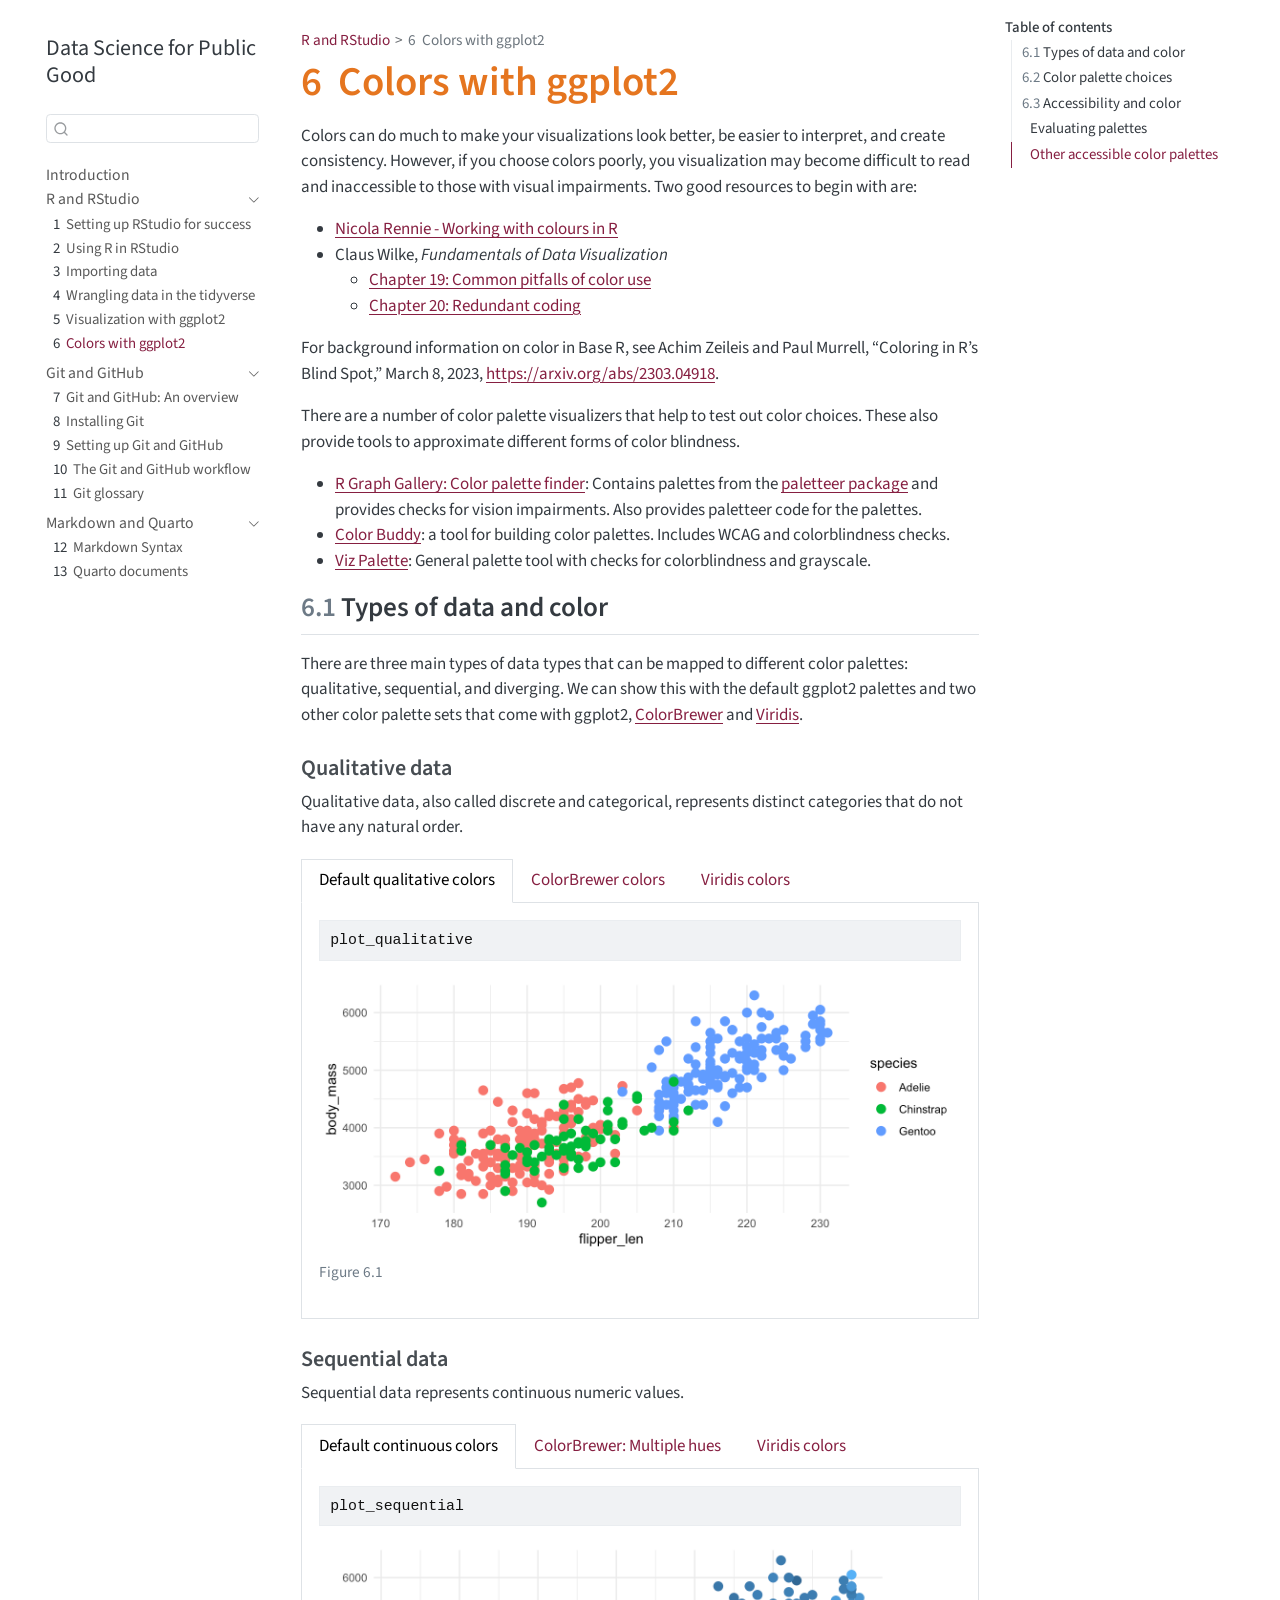
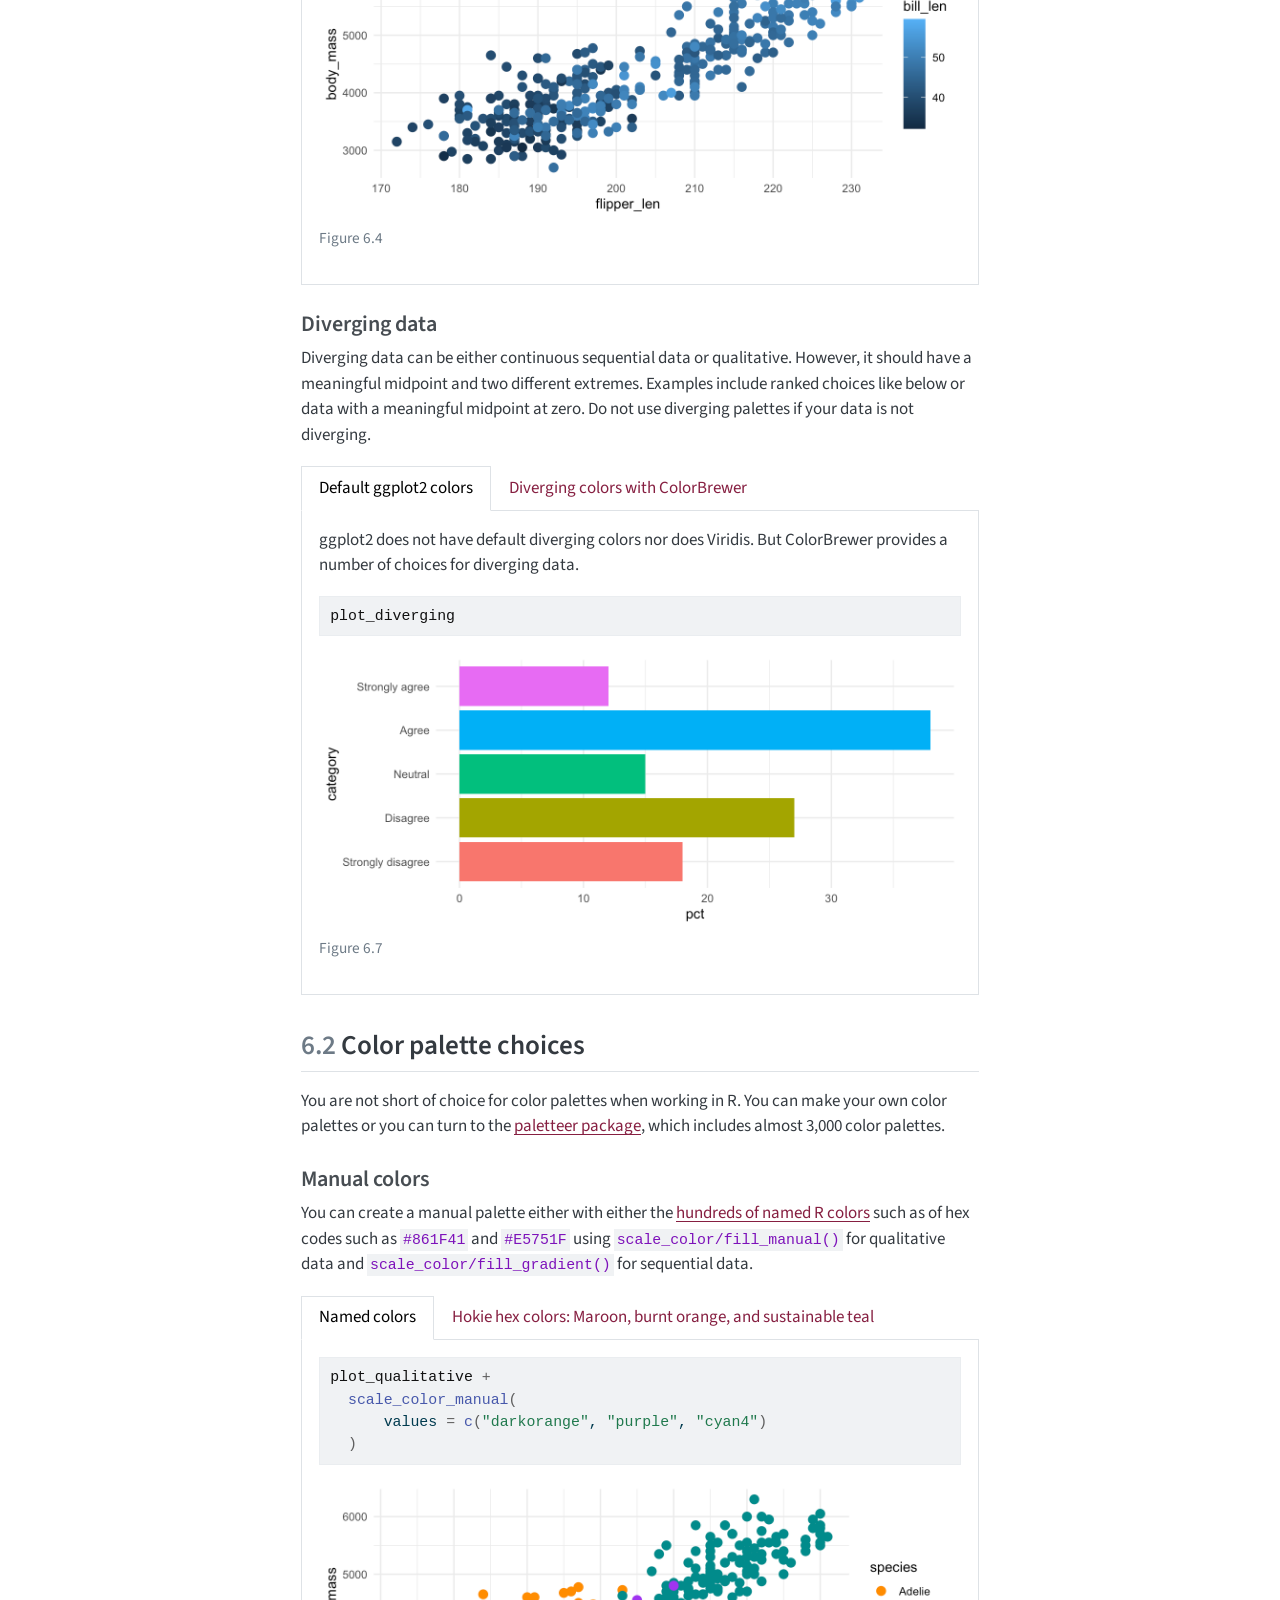
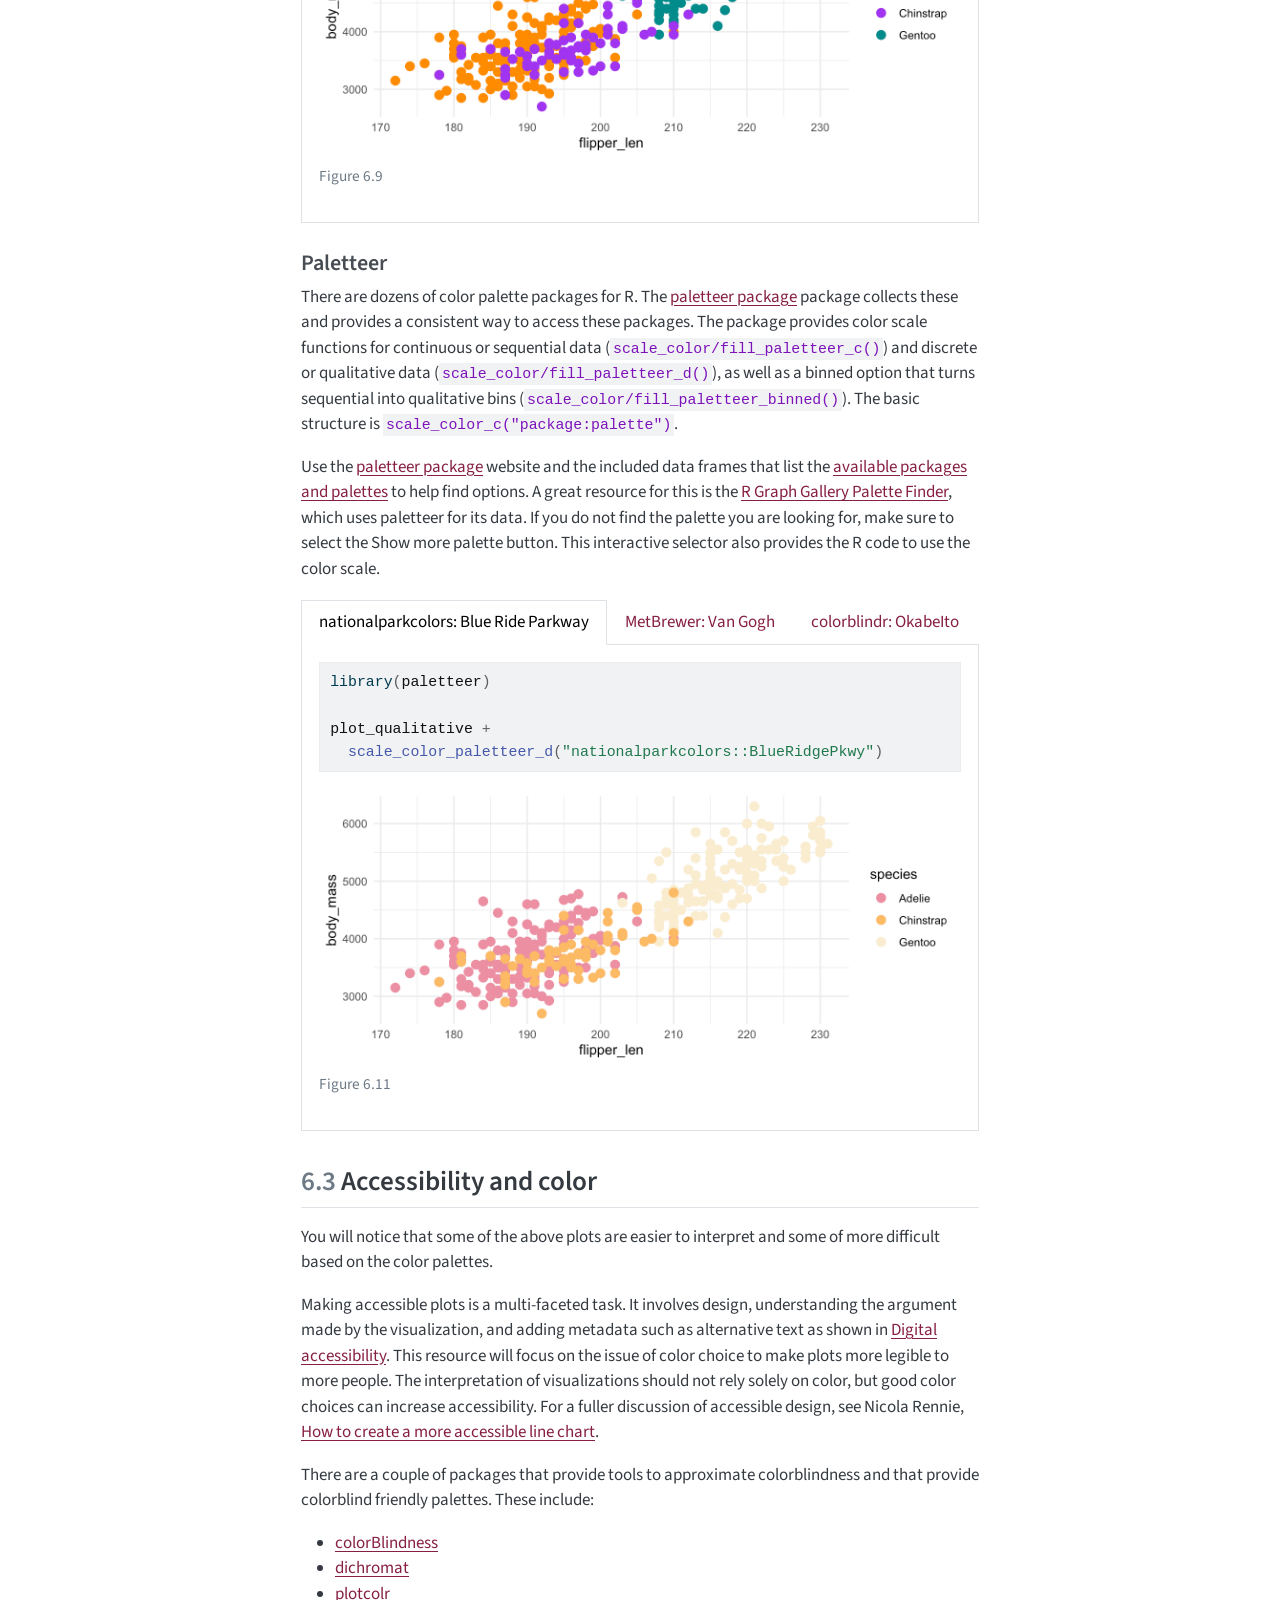
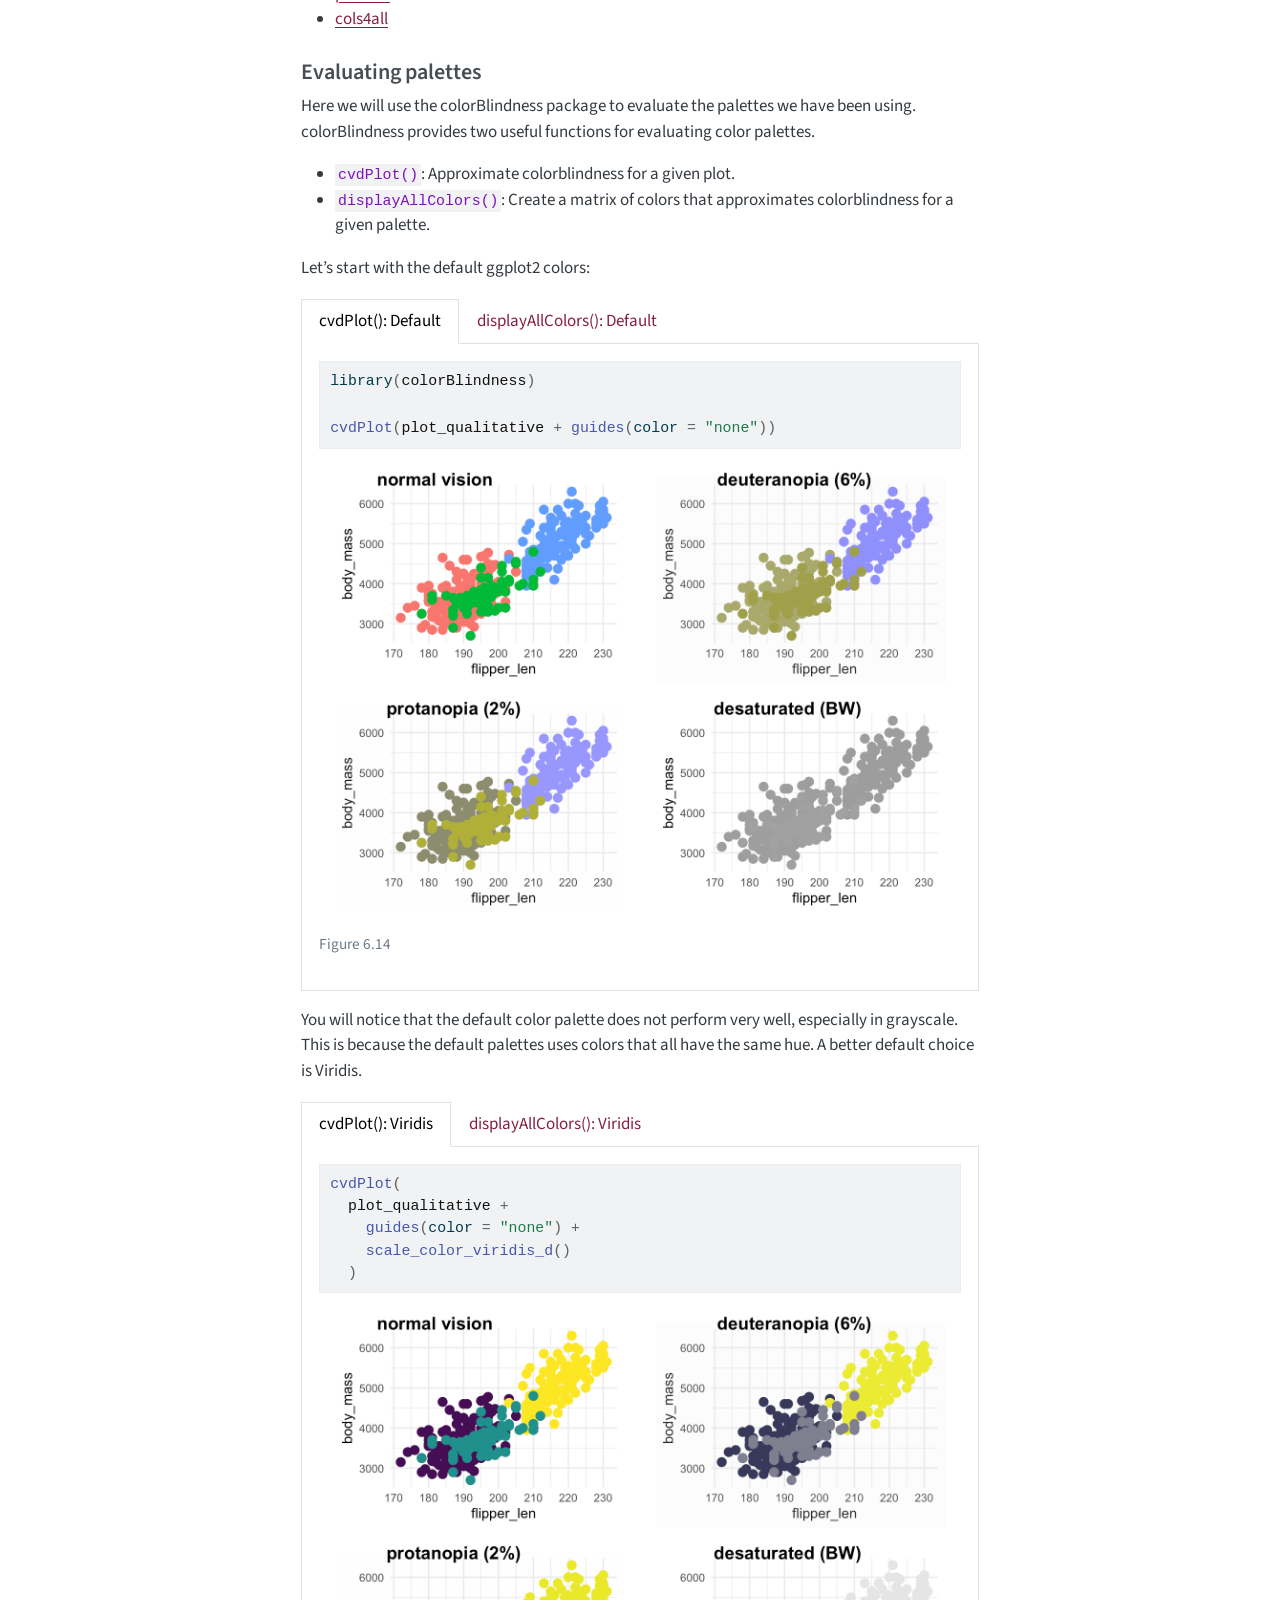
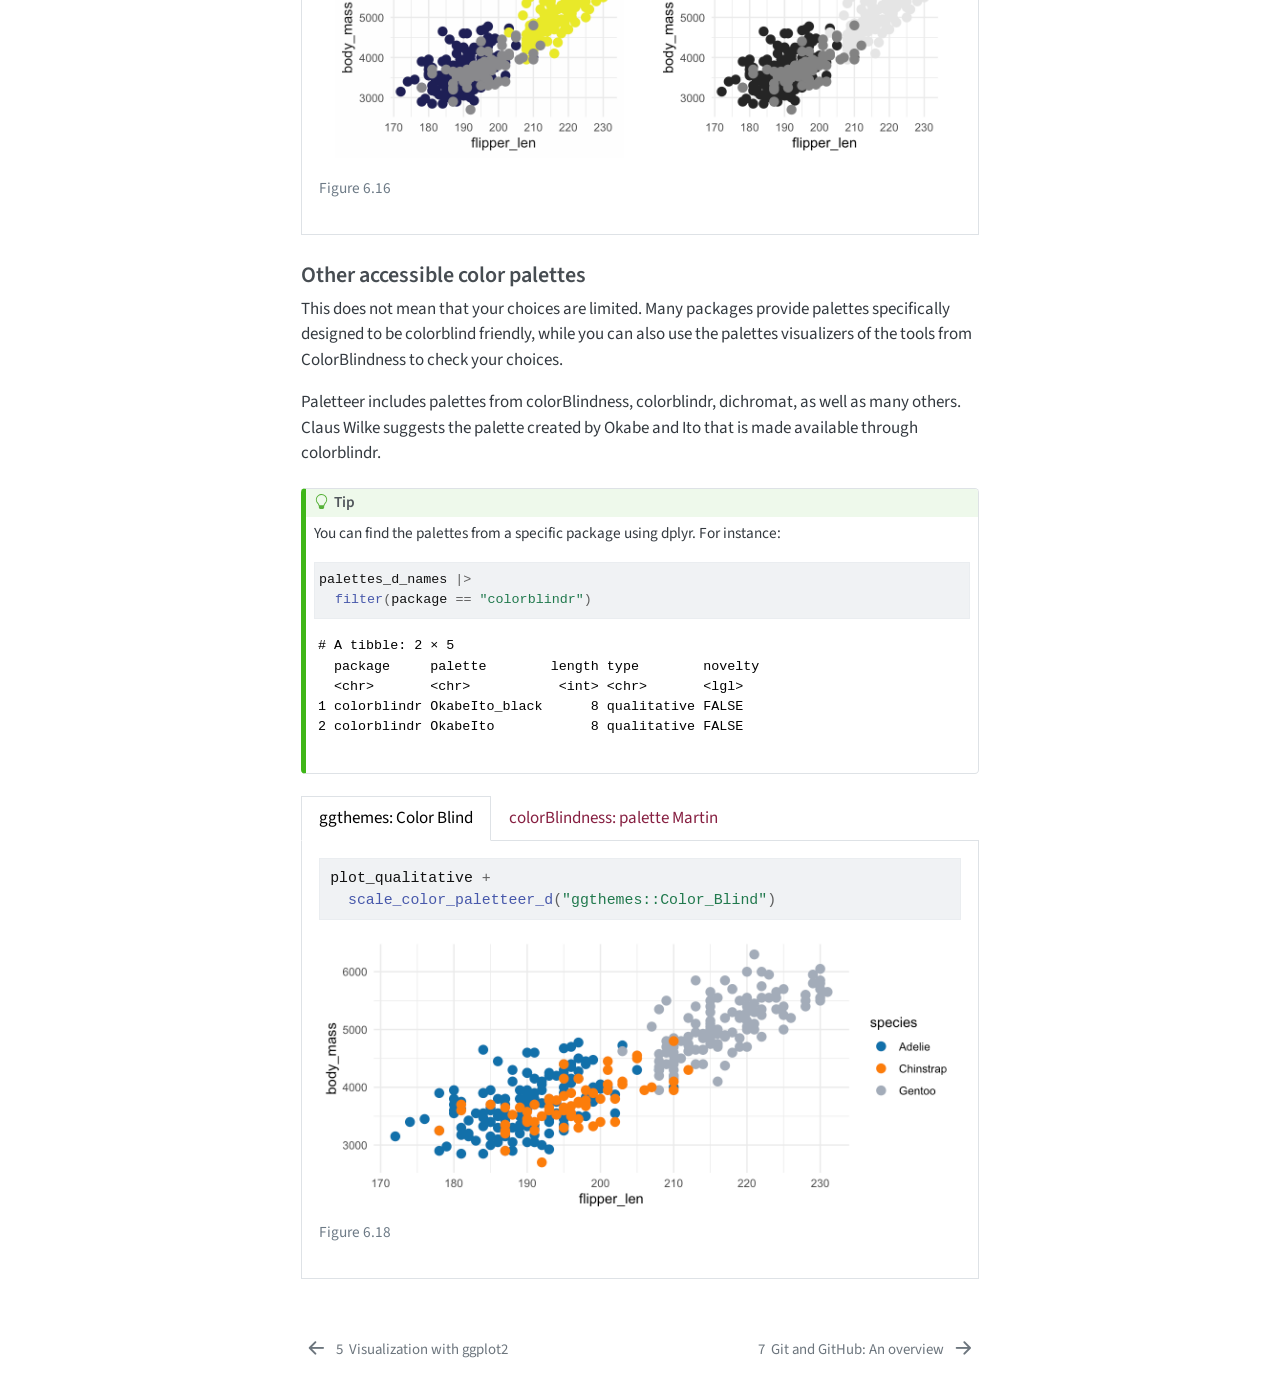
==== ggplot2-color.html @ 00b3b369 "Built site for gh-pages" ====
<!DOCTYPE html>
<html xmlns="http://www.w3.org/1999/xhtml" lang="en" xml:lang="en"><head>
<meta http-equiv="Content-Type" content="text/html; charset=UTF-8">
<meta charset="utf-8">
<meta name="generator" content="quarto-1.9.36">
<meta name="viewport" content="width=device-width, initial-scale=1.0, user-scalable=yes">
<title>6&nbsp; Colors with ggplot2 – Data Science for Public Good</title>
<style>
/* Default styles provided by pandoc.
** See https://pandoc.org/MANUAL.html#variables-for-html for config info.
*/
code{white-space: pre-wrap;}
span.smallcaps{font-variant: small-caps;}
div.columns{display: flex; gap: min(4vw, 1.5em);}
div.column{flex: auto; overflow-x: auto;}
div.hanging-indent{margin-left: 1.5em; text-indent: -1.5em;}
ul.task-list{list-style: none;}
ul.task-list li input[type="checkbox"] {
  width: 0.8em;
  margin: 0 0.8em 0.2em -1em; /* quarto-specific, see https://github.com/quarto-dev/quarto-cli/issues/4556 */ 
  vertical-align: middle;
}
/* CSS for syntax highlighting */
html { -webkit-text-size-adjust: 100%; }
pre > code.sourceCode { white-space: pre; position: relative; }
pre > code.sourceCode > span { display: inline-block; line-height: 1.25; }
pre > code.sourceCode > span:empty { height: 1.2em; }
.sourceCode { overflow: visible; }
code.sourceCode > span { color: inherit; text-decoration: inherit; }
div.sourceCode { margin: 1em 0; }
pre.sourceCode { margin: 0; }
@media screen {
div.sourceCode { overflow: auto; }
}
@media print {
pre > code.sourceCode { white-space: pre-wrap; }
pre > code.sourceCode > span { text-indent: -5em; padding-left: 5em; }
}
pre.numberSource code
  { counter-reset: source-line 0; }
pre.numberSource code > span
  { position: relative; left: -4em; counter-increment: source-line; }
pre.numberSource code > span > a:first-child::before
  { content: counter(source-line);
    position: relative; left: -1em; text-align: right; vertical-align: baseline;
    border: none; display: inline-block;
    -webkit-touch-callout: none; -webkit-user-select: none;
    -khtml-user-select: none; -moz-user-select: none;
    -ms-user-select: none; user-select: none;
    padding: 0 4px; width: 4em;
  }
pre.numberSource { margin-left: 3em;  padding-left: 4px; }
div.sourceCode
  {   }
@media screen {
pre > code.sourceCode > span > a:first-child::before { text-decoration: underline; }
}
</style>

<script src="site_libs/quarto-nav/quarto-nav.js"></script>
<script src="site_libs/quarto-nav/headroom.min.js"></script>
<script src="site_libs/clipboard/clipboard.min.js"></script>
<script src="site_libs/quarto-search/autocomplete.umd.js"></script>
<script src="site_libs/quarto-search/fuse.min.js"></script>
<script src="site_libs/quarto-search/quarto-search.js"></script>
<meta name="quarto:offset" content="./">
<link href="./git-overview.html" rel="next">
<link href="./ggplot2.html" rel="prev">
<script src="site_libs/quarto-html/quarto.js" type="module"></script>
<script src="site_libs/quarto-html/tabsets/tabsets.js" type="module"></script>
<script src="site_libs/quarto-html/popper.min.js"></script>
<script src="site_libs/quarto-html/tippy.umd.min.js"></script>
<script src="site_libs/quarto-html/anchor.min.js"></script>
<link href="site_libs/quarto-html/tippy.css" rel="stylesheet">
<link href="site_libs/quarto-html/quarto-syntax-highlighting-845c23b38eaddc0f92fda52bfe77a8c8.css" rel="stylesheet" id="quarto-text-highlighting-styles">
<script src="site_libs/bootstrap/bootstrap.min.js"></script>
<link href="site_libs/bootstrap/bootstrap-icons.css" rel="stylesheet">
<link href="site_libs/bootstrap/bootstrap-7bffad5ec597a6be8e2440dc65fe4f2c.min.css" rel="stylesheet" append-hash="true" id="quarto-bootstrap" data-mode="light"><script id="quarto-search-options" type="application/json">{
  "location": "sidebar",
  "copy-button": false,
  "collapse-after": 3,
  "panel-placement": "start",
  "type": "textbox",
  "limit": 50,
  "keyboard-shortcut": [
    "f",
    "/",
    "s"
  ],
  "show-item-context": false,
  "language": {
    "search-no-results-text": "No results",
    "search-matching-documents-text": "matching documents",
    "search-copy-link-title": "Copy link to search",
    "search-hide-matches-text": "Hide additional matches",
    "search-more-match-text": "more match in this document",
    "search-more-matches-text": "more matches in this document",
    "search-clear-button-title": "Clear",
    "search-text-placeholder": "",
    "search-detached-cancel-button-title": "Cancel",
    "search-submit-button-title": "Submit",
    "search-label": "Search"
  }
}</script>
</head>
<body class="nav-sidebar floating quarto-light">

<div id="quarto-search-results"></div>
  <header id="quarto-header" class="headroom fixed-top"><nav class="quarto-secondary-nav"><div class="container-fluid d-flex">
      <button type="button" class="quarto-btn-toggle btn" data-bs-toggle="collapse" role="button" data-bs-target=".quarto-sidebar-collapse-item" aria-controls="quarto-sidebar" aria-expanded="false" aria-label="Toggle sidebar navigation" onclick="if (window.quartoToggleHeadroom) { window.quartoToggleHeadroom(); }">
        <i class="bi bi-layout-text-sidebar-reverse"></i>
      </button>
        <nav class="quarto-page-breadcrumbs" aria-label="breadcrumb"><ol class="breadcrumb"><li class="breadcrumb-item"><a href="./rstudio-setup.html">R and RStudio</a></li><li class="breadcrumb-item"><a href="./ggplot2-color.html"><span class="chapter-number">6</span>&nbsp; <span class="chapter-title">Colors with ggplot2</span></a></li></ol></nav>
        <a class="flex-grow-1" role="navigation" data-bs-toggle="collapse" data-bs-target=".quarto-sidebar-collapse-item" aria-controls="quarto-sidebar" aria-expanded="false" aria-label="Toggle sidebar navigation" onclick="if (window.quartoToggleHeadroom) { window.quartoToggleHeadroom(); }">      
        </a>
      <button type="button" class="btn quarto-search-button" aria-label="Search" onclick="window.quartoOpenSearch();">
        <i class="bi bi-search"></i>
      </button>
    </div>
  </nav></header><!-- content --><div id="quarto-content" class="quarto-container page-columns page-rows-contents page-layout-article">
<!-- sidebar -->
  <nav id="quarto-sidebar" class="sidebar collapse collapse-horizontal quarto-sidebar-collapse-item sidebar-navigation floating overflow-auto"><div class="pt-lg-2 mt-2 text-left sidebar-header">
    <div class="sidebar-title mb-0 py-0">
      <a href="./">Data Science for Public Good</a> 
    </div>
      </div>
        <div class="mt-2 flex-shrink-0 align-items-center">
        <div class="sidebar-search">
        <div id="quarto-search" class="" title="Search"></div>
        </div>
        </div>
    <div class="sidebar-menu-container"> 
    <ul class="list-unstyled mt-1">
<li class="sidebar-item">
  <div class="sidebar-item-container"> 
  <a href="./index.html" class="sidebar-item-text sidebar-link">
 <span class="menu-text">Introduction</span></a>
  </div>
</li>
        <li class="sidebar-item sidebar-item-section">
      <div class="sidebar-item-container"> 
            <a class="sidebar-item-text sidebar-link text-start" data-bs-toggle="collapse" data-bs-target="#quarto-sidebar-section-1" role="navigation" aria-expanded="true">
 <span class="menu-text">R and RStudio</span></a>
          <a class="sidebar-item-toggle text-start" data-bs-toggle="collapse" data-bs-target="#quarto-sidebar-section-1" role="navigation" aria-expanded="true" aria-label="Toggle section">
            <i class="bi bi-chevron-right ms-2"></i>
          </a> 
      </div>
      <ul id="quarto-sidebar-section-1" class="collapse list-unstyled sidebar-section depth1 show">
<li class="sidebar-item">
  <div class="sidebar-item-container"> 
  <a href="./rstudio-setup.html" class="sidebar-item-text sidebar-link">
 <span class="menu-text"><span class="chapter-number">1</span>&nbsp; <span class="chapter-title">Setting up RStudio for success</span></span></a>
  </div>
</li>
          <li class="sidebar-item">
  <div class="sidebar-item-container"> 
  <a href="./rstudio-guide.html" class="sidebar-item-text sidebar-link">
 <span class="menu-text"><span class="chapter-number">2</span>&nbsp; <span class="chapter-title">Using R in RStudio</span></span></a>
  </div>
</li>
          <li class="sidebar-item">
  <div class="sidebar-item-container"> 
  <a href="./importing.html" class="sidebar-item-text sidebar-link">
 <span class="menu-text"><span class="chapter-number">3</span>&nbsp; <span class="chapter-title">Importing data</span></span></a>
  </div>
</li>
          <li class="sidebar-item">
  <div class="sidebar-item-container"> 
  <a href="./wrangling.html" class="sidebar-item-text sidebar-link">
 <span class="menu-text"><span class="chapter-number">4</span>&nbsp; <span class="chapter-title">Wrangling data in the tidyverse</span></span></a>
  </div>
</li>
          <li class="sidebar-item">
  <div class="sidebar-item-container"> 
  <a href="./ggplot2.html" class="sidebar-item-text sidebar-link">
 <span class="menu-text"><span class="chapter-number">5</span>&nbsp; <span class="chapter-title">Visualization with ggplot2</span></span></a>
  </div>
</li>
          <li class="sidebar-item">
  <div class="sidebar-item-container"> 
  <a href="./ggplot2-color.html" class="sidebar-item-text sidebar-link active">
 <span class="menu-text"><span class="chapter-number">6</span>&nbsp; <span class="chapter-title">Colors with ggplot2</span></span></a>
  </div>
</li>
      </ul>
</li>
        <li class="sidebar-item sidebar-item-section">
      <div class="sidebar-item-container"> 
            <a class="sidebar-item-text sidebar-link text-start" data-bs-toggle="collapse" data-bs-target="#quarto-sidebar-section-2" role="navigation" aria-expanded="true">
 <span class="menu-text">Git and GitHub</span></a>
          <a class="sidebar-item-toggle text-start" data-bs-toggle="collapse" data-bs-target="#quarto-sidebar-section-2" role="navigation" aria-expanded="true" aria-label="Toggle section">
            <i class="bi bi-chevron-right ms-2"></i>
          </a> 
      </div>
      <ul id="quarto-sidebar-section-2" class="collapse list-unstyled sidebar-section depth1 show">
<li class="sidebar-item">
  <div class="sidebar-item-container"> 
  <a href="./git-overview.html" class="sidebar-item-text sidebar-link">
 <span class="menu-text"><span class="chapter-number">7</span>&nbsp; <span class="chapter-title">Git and GitHub: An overview</span></span></a>
  </div>
</li>
          <li class="sidebar-item">
  <div class="sidebar-item-container"> 
  <a href="./git-install.html" class="sidebar-item-text sidebar-link">
 <span class="menu-text"><span class="chapter-number">8</span>&nbsp; <span class="chapter-title">Installing Git</span></span></a>
  </div>
</li>
          <li class="sidebar-item">
  <div class="sidebar-item-container"> 
  <a href="./git-setup.html" class="sidebar-item-text sidebar-link">
 <span class="menu-text"><span class="chapter-number">9</span>&nbsp; <span class="chapter-title">Setting up Git and GitHub</span></span></a>
  </div>
</li>
          <li class="sidebar-item">
  <div class="sidebar-item-container"> 
  <a href="./git-workflow.html" class="sidebar-item-text sidebar-link">
 <span class="menu-text"><span class="chapter-number">10</span>&nbsp; <span class="chapter-title">The Git and GitHub workflow</span></span></a>
  </div>
</li>
          <li class="sidebar-item">
  <div class="sidebar-item-container"> 
  <a href="./git-glossary.html" class="sidebar-item-text sidebar-link">
 <span class="menu-text"><span class="chapter-number">11</span>&nbsp; <span class="chapter-title">Git glossary</span></span></a>
  </div>
</li>
      </ul>
</li>
        <li class="sidebar-item sidebar-item-section">
      <div class="sidebar-item-container"> 
            <a class="sidebar-item-text sidebar-link text-start" data-bs-toggle="collapse" data-bs-target="#quarto-sidebar-section-3" role="navigation" aria-expanded="true">
 <span class="menu-text">Markdown and Quarto</span></a>
          <a class="sidebar-item-toggle text-start" data-bs-toggle="collapse" data-bs-target="#quarto-sidebar-section-3" role="navigation" aria-expanded="true" aria-label="Toggle section">
            <i class="bi bi-chevron-right ms-2"></i>
          </a> 
      </div>
      <ul id="quarto-sidebar-section-3" class="collapse list-unstyled sidebar-section depth1 show">
<li class="sidebar-item">
  <div class="sidebar-item-container"> 
  <a href="./markdown-syntax.html" class="sidebar-item-text sidebar-link">
 <span class="menu-text"><span class="chapter-number">12</span>&nbsp; <span class="chapter-title">Markdown Syntax</span></span></a>
  </div>
</li>
          <li class="sidebar-item">
  <div class="sidebar-item-container"> 
  <a href="./quarto-docs.html" class="sidebar-item-text sidebar-link">
 <span class="menu-text"><span class="chapter-number">13</span>&nbsp; <span class="chapter-title">Quarto documents</span></span></a>
  </div>
</li>
      </ul>
</li>
    </ul>
</div>
</nav><div id="quarto-sidebar-glass" class="quarto-sidebar-collapse-item" data-bs-toggle="collapse" data-bs-target=".quarto-sidebar-collapse-item"></div>
<!-- margin-sidebar -->
    <div id="quarto-margin-sidebar" class="sidebar margin-sidebar">
        <nav id="TOC" role="doc-toc" class="toc-active"><h2 id="toc-title">Table of contents</h2>
   
  <ul>
<li>
<a href="#types-of-data-and-color" id="toc-types-of-data-and-color" class="nav-link active" data-scroll-target="#types-of-data-and-color"><span class="header-section-number">6.1</span> Types of data and color</a>
  <ul class="collapse">
<li><a href="#qualitative-data" id="toc-qualitative-data" class="nav-link" data-scroll-target="#qualitative-data">Qualitative data</a></li>
  <li><a href="#sequential-data" id="toc-sequential-data" class="nav-link" data-scroll-target="#sequential-data">Sequential data</a></li>
  <li><a href="#diverging-data" id="toc-diverging-data" class="nav-link" data-scroll-target="#diverging-data">Diverging data</a></li>
  </ul>
</li>
  <li>
<a href="#color-palette-choices" id="toc-color-palette-choices" class="nav-link" data-scroll-target="#color-palette-choices"><span class="header-section-number">6.2</span> Color palette choices</a>
  <ul class="collapse">
<li><a href="#manual-colors" id="toc-manual-colors" class="nav-link" data-scroll-target="#manual-colors">Manual colors</a></li>
  <li><a href="#paletteer" id="toc-paletteer" class="nav-link" data-scroll-target="#paletteer">Paletteer</a></li>
  </ul>
</li>
  <li>
<a href="#accessibility-and-color" id="toc-accessibility-and-color" class="nav-link" data-scroll-target="#accessibility-and-color"><span class="header-section-number">6.3</span> Accessibility and color</a>
  <ul class="collapse">
<li><a href="#evaluating-palettes" id="toc-evaluating-palettes" class="nav-link" data-scroll-target="#evaluating-palettes">Evaluating palettes</a></li>
  <li><a href="#other-accessible-color-palettes" id="toc-other-accessible-color-palettes" class="nav-link" data-scroll-target="#other-accessible-color-palettes">Other accessible color palettes</a></li>
  </ul>
</li>
  </ul></nav>
    </div>
<!-- main -->
<main class="content" id="quarto-document-content"><header id="title-block-header" class="quarto-title-block default"><nav class="quarto-page-breadcrumbs quarto-title-breadcrumbs d-none d-lg-block" aria-label="breadcrumb"><ol class="breadcrumb"><li class="breadcrumb-item"><a href="./rstudio-setup.html">R and RStudio</a></li><li class="breadcrumb-item"><a href="./ggplot2-color.html"><span class="chapter-number">6</span>&nbsp; <span class="chapter-title">Colors with ggplot2</span></a></li></ol></nav><div class="quarto-title">
<h1 class="title">
<span class="chapter-number">6</span>&nbsp; <span class="chapter-title">Colors with ggplot2</span>
</h1>
</div>



<div class="quarto-title-meta">

    
  
    
  </div>
  


</header><p>Colors can do much to make your visualizations look better, be easier to interpret, and create consistency. However, if you choose colors poorly, you visualization may become difficult to read and inaccessible to those with visual impairments. Two good resources to begin with are:</p>
<ul>
<li><a href="https://nrennie.rbind.io/blog/colours-in-r/">Nicola Rennie - Working with colours in R</a></li>
<li>Claus Wilke, <em>Fundamentals of Data Visualization</em>
<ul>
<li><a href="https://clauswilke.com/dataviz/color-pitfalls.html">Chapter 19: Common pitfalls of color use</a></li>
<li><a href="https://clauswilke.com/dataviz/redundant-coding.html">Chapter 20: Redundant coding</a></li>
</ul>
</li>
</ul>
<p>For background information on color in Base R, see Achim Zeileis and Paul Murrell, “Coloring in R’s Blind Spot,” March 8, 2023, <a href="https://arxiv.org/abs/2303.04918" class="uri">https://arxiv.org/abs/2303.04918</a>.</p>
<p>There are a number of color palette visualizers that help to test out color choices. These also provide tools to approximate different forms of color blindness.</p>
<ul>
<li>
<a href="https://r-graph-gallery.com/color-palette-finder">R Graph Gallery: Color palette finder</a>: Contains palettes from the <a href="https://emilhvitfeldt.github.io/paletteer/">paletteer package</a> and provides checks for vision impairments. Also provides paletteer code for the palettes.</li>
<li>
<a href="https://color-buddy.netlify.app">Color Buddy</a>: a tool for building color palettes. Includes WCAG and colorblindness checks.</li>
<li>
<a href="https://projects.susielu.com/viz-palette">Viz Palette</a>: General palette tool with checks for colorblindness and grayscale.</li>
</ul>
<section id="types-of-data-and-color" class="level2" data-number="6.1"><h2 data-number="6.1" class="anchored" data-anchor-id="types-of-data-and-color">
<span class="header-section-number">6.1</span> Types of data and color</h2>
<p>There are three main types of data types that can be mapped to different color palettes: qualitative, sequential, and diverging. We can show this with the default ggplot2 palettes and two other color palette sets that come with ggplot2, <a href="https://colorbrewer2.org">ColorBrewer</a> and <a href="https://ggplot2.tidyverse.org/reference/scale_viridis.html">Viridis</a>.</p>
<section id="qualitative-data" class="level3"><h3 class="anchored" data-anchor-id="qualitative-data">Qualitative data</h3>
<p>Qualitative data, also called discrete and categorical, represents distinct categories that do not have any natural order.</p>
<div class="tabset-margin-container"></div><div class="panel-tabset">
<ul class="nav nav-tabs" role="tablist">
<li class="nav-item" role="presentation"><a class="nav-link active" id="tabset-1-1-tab" data-bs-toggle="tab" data-bs-target="#tabset-1-1" role="tab" aria-controls="tabset-1-1" aria-selected="true" href="">Default qualitative colors</a></li>
<li class="nav-item" role="presentation"><a class="nav-link" id="tabset-1-2-tab" data-bs-toggle="tab" data-bs-target="#tabset-1-2" role="tab" aria-controls="tabset-1-2" aria-selected="false" href="">ColorBrewer colors</a></li>
<li class="nav-item" role="presentation"><a class="nav-link" id="tabset-1-3-tab" data-bs-toggle="tab" data-bs-target="#tabset-1-3" role="tab" aria-controls="tabset-1-3" aria-selected="false" href="">Viridis colors</a></li>
</ul>
<div class="tab-content">
<div id="tabset-1-1" class="tab-pane active" role="tabpanel" aria-labelledby="tabset-1-1-tab">
<div class="cell">
<div class="code-copy-outer-scaffold"><div class="sourceCode" id="cb1"><pre class="downlit sourceCode r code-with-copy"><code class="sourceCode R"><span><span class="va">plot_qualitative</span></span></code></pre></div><button title="Copy to Clipboard" class="code-copy-button"><i class="bi"></i></button></div>
<div class="cell-output-display">
<div id="fig-qualitative-ggplot" class="quarto-float quarto-figure quarto-figure-center anchored" width="672">
<figure class="quarto-float quarto-float-fig figure"><div aria-describedby="fig-qualitative-ggplot-caption-0ceaefa1-69ba-4598-a22c-09a6ac19f8ca">
<img src="ggplot2-color_files/figure-html/fig-qualitative-ggplot-1.png" id="fig-qualitative-ggplot" class="img-fluid figure-img" width="672">
</div>
<figcaption class="quarto-float-caption-bottom quarto-float-caption quarto-float-fig quarto-uncaptioned" id="fig-qualitative-ggplot-caption-0ceaefa1-69ba-4598-a22c-09a6ac19f8ca">
Figure&nbsp;6.1
</figcaption></figure>
</div>
</div>
</div>
</div>
<div id="tabset-1-2" class="tab-pane" role="tabpanel" aria-labelledby="tabset-1-2-tab">
<div class="cell">
<div class="code-copy-outer-scaffold"><div class="sourceCode" id="cb2"><pre class="downlit sourceCode r code-with-copy"><code class="sourceCode R"><span><span class="va">plot_qualitative</span> <span class="op">+</span> </span>
<span>  <span class="fu">scale_color_brewer</span><span class="op">(</span>palette <span class="op">=</span> <span class="st">"Set1"</span><span class="op">)</span></span></code></pre></div><button title="Copy to Clipboard" class="code-copy-button"><i class="bi"></i></button></div>
<div class="cell-output-display">
<div id="fig-qualitative-colorbrewer" class="quarto-float quarto-figure quarto-figure-center anchored" width="672">
<figure class="quarto-float quarto-float-fig figure"><div aria-describedby="fig-qualitative-colorbrewer-caption-0ceaefa1-69ba-4598-a22c-09a6ac19f8ca">
<img src="ggplot2-color_files/figure-html/fig-qualitative-colorbrewer-1.png" id="fig-qualitative-colorbrewer" class="img-fluid figure-img" width="672">
</div>
<figcaption class="quarto-float-caption-bottom quarto-float-caption quarto-float-fig quarto-uncaptioned" id="fig-qualitative-colorbrewer-caption-0ceaefa1-69ba-4598-a22c-09a6ac19f8ca">
Figure&nbsp;6.2
</figcaption></figure>
</div>
</div>
</div>
</div>
<div id="tabset-1-3" class="tab-pane" role="tabpanel" aria-labelledby="tabset-1-3-tab">
<div class="cell">
<div class="code-copy-outer-scaffold"><div class="sourceCode" id="cb3"><pre class="downlit sourceCode r code-with-copy"><code class="sourceCode R"><span><span class="va">plot_qualitative</span> <span class="op">+</span> </span>
<span>  <span class="fu">scale_color_viridis_d</span><span class="op">(</span><span class="op">)</span></span></code></pre></div><button title="Copy to Clipboard" class="code-copy-button"><i class="bi"></i></button></div>
<div class="cell-output-display">
<div id="fig-qualitative-viridis" class="quarto-float quarto-figure quarto-figure-center anchored" width="672">
<figure class="quarto-float quarto-float-fig figure"><div aria-describedby="fig-qualitative-viridis-caption-0ceaefa1-69ba-4598-a22c-09a6ac19f8ca">
<img src="ggplot2-color_files/figure-html/fig-qualitative-viridis-1.png" id="fig-qualitative-viridis" class="img-fluid figure-img" width="672">
</div>
<figcaption class="quarto-float-caption-bottom quarto-float-caption quarto-float-fig quarto-uncaptioned" id="fig-qualitative-viridis-caption-0ceaefa1-69ba-4598-a22c-09a6ac19f8ca">
Figure&nbsp;6.3
</figcaption></figure>
</div>
</div>
</div>
</div>
</div>
</div>
</section><section id="sequential-data" class="level3"><h3 class="anchored" data-anchor-id="sequential-data">Sequential data</h3>
<p>Sequential data represents continuous numeric values.</p>
<div class="tabset-margin-container"></div><div class="panel-tabset">
<ul class="nav nav-tabs" role="tablist">
<li class="nav-item" role="presentation"><a class="nav-link active" id="tabset-2-1-tab" data-bs-toggle="tab" data-bs-target="#tabset-2-1" role="tab" aria-controls="tabset-2-1" aria-selected="true" href="">Default continuous colors</a></li>
<li class="nav-item" role="presentation"><a class="nav-link" id="tabset-2-2-tab" data-bs-toggle="tab" data-bs-target="#tabset-2-2" role="tab" aria-controls="tabset-2-2" aria-selected="false" href="">ColorBrewer: Multiple hues</a></li>
<li class="nav-item" role="presentation"><a class="nav-link" id="tabset-2-3-tab" data-bs-toggle="tab" data-bs-target="#tabset-2-3" role="tab" aria-controls="tabset-2-3" aria-selected="false" href="">Viridis colors</a></li>
</ul>
<div class="tab-content">
<div id="tabset-2-1" class="tab-pane active" role="tabpanel" aria-labelledby="tabset-2-1-tab">
<div class="cell">
<div class="code-copy-outer-scaffold"><div class="sourceCode" id="cb4"><pre class="downlit sourceCode r code-with-copy"><code class="sourceCode R"><span><span class="va">plot_sequential</span></span></code></pre></div><button title="Copy to Clipboard" class="code-copy-button"><i class="bi"></i></button></div>
<div class="cell-output-display">
<div id="fig-sequential-base" class="quarto-float quarto-figure quarto-figure-center anchored" width="672">
<figure class="quarto-float quarto-float-fig figure"><div aria-describedby="fig-sequential-base-caption-0ceaefa1-69ba-4598-a22c-09a6ac19f8ca">
<img src="ggplot2-color_files/figure-html/fig-sequential-base-1.png" id="fig-sequential-base" class="img-fluid figure-img" width="672">
</div>
<figcaption class="quarto-float-caption-bottom quarto-float-caption quarto-float-fig quarto-uncaptioned" id="fig-sequential-base-caption-0ceaefa1-69ba-4598-a22c-09a6ac19f8ca">
Figure&nbsp;6.4
</figcaption></figure>
</div>
</div>
</div>
</div>
<div id="tabset-2-2" class="tab-pane" role="tabpanel" aria-labelledby="tabset-2-2-tab">
<div class="cell">
<div class="code-copy-outer-scaffold"><div class="sourceCode" id="cb5"><pre class="downlit sourceCode r code-with-copy"><code class="sourceCode R"><span><span class="va">plot_sequential</span> <span class="op">+</span></span>
<span>  <span class="fu">scale_color_distiller</span><span class="op">(</span>palette <span class="op">=</span> <span class="st">"YlOrRd"</span><span class="op">)</span></span></code></pre></div><button title="Copy to Clipboard" class="code-copy-button"><i class="bi"></i></button></div>
<div class="cell-output-display">
<div id="fig-sequential-colorbrewer" class="quarto-float quarto-figure quarto-figure-center anchored" width="672">
<figure class="quarto-float quarto-float-fig figure"><div aria-describedby="fig-sequential-colorbrewer-caption-0ceaefa1-69ba-4598-a22c-09a6ac19f8ca">
<img src="ggplot2-color_files/figure-html/fig-sequential-colorbrewer-1.png" id="fig-sequential-colorbrewer" class="img-fluid figure-img" width="672">
</div>
<figcaption class="quarto-float-caption-bottom quarto-float-caption quarto-float-fig quarto-uncaptioned" id="fig-sequential-colorbrewer-caption-0ceaefa1-69ba-4598-a22c-09a6ac19f8ca">
Figure&nbsp;6.5
</figcaption></figure>
</div>
</div>
</div>
</div>
<div id="tabset-2-3" class="tab-pane" role="tabpanel" aria-labelledby="tabset-2-3-tab">
<div class="cell">
<div class="code-copy-outer-scaffold"><div class="sourceCode" id="cb6"><pre class="downlit sourceCode r code-with-copy"><code class="sourceCode R"><span><span class="va">plot_sequential</span> <span class="op">+</span></span>
<span>  <span class="fu">scale_color_viridis_c</span><span class="op">(</span><span class="op">)</span></span></code></pre></div><button title="Copy to Clipboard" class="code-copy-button"><i class="bi"></i></button></div>
<div class="cell-output-display">
<div id="fig-sequential-viridis" class="quarto-float quarto-figure quarto-figure-center anchored" width="672">
<figure class="quarto-float quarto-float-fig figure"><div aria-describedby="fig-sequential-viridis-caption-0ceaefa1-69ba-4598-a22c-09a6ac19f8ca">
<img src="ggplot2-color_files/figure-html/fig-sequential-viridis-1.png" id="fig-sequential-viridis" class="img-fluid figure-img" width="672">
</div>
<figcaption class="quarto-float-caption-bottom quarto-float-caption quarto-float-fig quarto-uncaptioned" id="fig-sequential-viridis-caption-0ceaefa1-69ba-4598-a22c-09a6ac19f8ca">
Figure&nbsp;6.6
</figcaption></figure>
</div>
</div>
</div>
</div>
</div>
</div>
</section><section id="diverging-data" class="level3"><h3 class="anchored" data-anchor-id="diverging-data">Diverging data</h3>
<p>Diverging data can be either continuous sequential data or qualitative. However, it should have a meaningful midpoint and two different extremes. Examples include ranked choices like below or data with a meaningful midpoint at zero. Do not use diverging palettes if your data is not diverging.</p>
<div class="tabset-margin-container"></div><div class="panel-tabset">
<ul class="nav nav-tabs" role="tablist">
<li class="nav-item" role="presentation"><a class="nav-link active" id="tabset-3-1-tab" data-bs-toggle="tab" data-bs-target="#tabset-3-1" role="tab" aria-controls="tabset-3-1" aria-selected="true" href="">Default ggplot2 colors</a></li>
<li class="nav-item" role="presentation"><a class="nav-link" id="tabset-3-2-tab" data-bs-toggle="tab" data-bs-target="#tabset-3-2" role="tab" aria-controls="tabset-3-2" aria-selected="false" href="">Diverging colors with ColorBrewer</a></li>
</ul>
<div class="tab-content">
<div id="tabset-3-1" class="tab-pane active" role="tabpanel" aria-labelledby="tabset-3-1-tab">
<p>ggplot2 does not have default diverging colors nor does Viridis. But ColorBrewer provides a number of choices for diverging data.</p>
<div class="cell">
<div class="code-copy-outer-scaffold"><div class="sourceCode" id="cb7"><pre class="downlit sourceCode r code-with-copy"><code class="sourceCode R"><span><span class="va">plot_diverging</span></span></code></pre></div><button title="Copy to Clipboard" class="code-copy-button"><i class="bi"></i></button></div>
<div class="cell-output-display">
<div id="fig-diverging-base" class="quarto-float quarto-figure quarto-figure-center anchored" width="672">
<figure class="quarto-float quarto-float-fig figure"><div aria-describedby="fig-diverging-base-caption-0ceaefa1-69ba-4598-a22c-09a6ac19f8ca">
<img src="ggplot2-color_files/figure-html/fig-diverging-base-1.png" id="fig-diverging-base" class="img-fluid figure-img" width="672">
</div>
<figcaption class="quarto-float-caption-bottom quarto-float-caption quarto-float-fig quarto-uncaptioned" id="fig-diverging-base-caption-0ceaefa1-69ba-4598-a22c-09a6ac19f8ca">
Figure&nbsp;6.7
</figcaption></figure>
</div>
</div>
</div>
</div>
<div id="tabset-3-2" class="tab-pane" role="tabpanel" aria-labelledby="tabset-3-2-tab">
<div class="cell">
<div class="code-copy-outer-scaffold"><div class="sourceCode" id="cb8"><pre class="downlit sourceCode r code-with-copy"><code class="sourceCode R"><span><span class="va">plot_diverging</span> <span class="op">+</span></span>
<span>  <span class="fu">scale_fill_brewer</span><span class="op">(</span>palette <span class="op">=</span> <span class="st">"PRGn"</span><span class="op">)</span></span></code></pre></div><button title="Copy to Clipboard" class="code-copy-button"><i class="bi"></i></button></div>
<div class="cell-output-display">
<div id="fig-diverging-colorbrewer" class="quarto-float quarto-figure quarto-figure-center anchored" width="672">
<figure class="quarto-float quarto-float-fig figure"><div aria-describedby="fig-diverging-colorbrewer-caption-0ceaefa1-69ba-4598-a22c-09a6ac19f8ca">
<img src="ggplot2-color_files/figure-html/fig-diverging-colorbrewer-1.png" id="fig-diverging-colorbrewer" class="img-fluid figure-img" width="672">
</div>
<figcaption class="quarto-float-caption-bottom quarto-float-caption quarto-float-fig quarto-uncaptioned" id="fig-diverging-colorbrewer-caption-0ceaefa1-69ba-4598-a22c-09a6ac19f8ca">
Figure&nbsp;6.8
</figcaption></figure>
</div>
</div>
</div>
</div>
</div>
</div>
</section></section><section id="color-palette-choices" class="level2" data-number="6.2"><h2 data-number="6.2" class="anchored" data-anchor-id="color-palette-choices">
<span class="header-section-number">6.2</span> Color palette choices</h2>
<p>You are not short of choice for color palettes when working in R. You can make your own color palettes or you can turn to the <a href="https://emilhvitfeldt.github.io/paletteer/">paletteer package</a>, which includes almost 3,000 color palettes.</p>
<section id="manual-colors" class="level3"><h3 class="anchored" data-anchor-id="manual-colors">Manual colors</h3>
<p>You can create a manual palette either with either the <a href="https://r-charts.com/colors/">hundreds of named R colors</a> such as of hex codes such as <code>#861F41</code> and <code>#E5751F</code> using <code>scale_color/fill_manual()</code> for qualitative data and <code>scale_color/fill_gradient()</code> for sequential data.</p>
<div class="tabset-margin-container"></div><div class="panel-tabset">
<ul class="nav nav-tabs" role="tablist">
<li class="nav-item" role="presentation"><a class="nav-link active" id="tabset-4-1-tab" data-bs-toggle="tab" data-bs-target="#tabset-4-1" role="tab" aria-controls="tabset-4-1" aria-selected="true" href="">Named colors</a></li>
<li class="nav-item" role="presentation"><a class="nav-link" id="tabset-4-2-tab" data-bs-toggle="tab" data-bs-target="#tabset-4-2" role="tab" aria-controls="tabset-4-2" aria-selected="false" href="">Hokie hex colors: Maroon, burnt orange, and sustainable teal</a></li>
</ul>
<div class="tab-content">
<div id="tabset-4-1" class="tab-pane active" role="tabpanel" aria-labelledby="tabset-4-1-tab">
<div class="cell">
<div class="code-copy-outer-scaffold"><div class="sourceCode" id="cb9"><pre class="downlit sourceCode r code-with-copy"><code class="sourceCode R"><span><span class="va">plot_qualitative</span> <span class="op">+</span> </span>
<span>  <span class="fu">scale_color_manual</span><span class="op">(</span></span>
<span>      values <span class="op">=</span> <span class="fu"><a href="https://rdrr.io/r/base/c.html">c</a></span><span class="op">(</span><span class="st">"darkorange"</span>, <span class="st">"purple"</span>, <span class="st">"cyan4"</span><span class="op">)</span></span>
<span>  <span class="op">)</span></span></code></pre></div><button title="Copy to Clipboard" class="code-copy-button"><i class="bi"></i></button></div>
<div class="cell-output-display">
<div id="fig-manual-named" class="quarto-float quarto-figure quarto-figure-center anchored" width="672">
<figure class="quarto-float quarto-float-fig figure"><div aria-describedby="fig-manual-named-caption-0ceaefa1-69ba-4598-a22c-09a6ac19f8ca">
<img src="ggplot2-color_files/figure-html/fig-manual-named-1.png" id="fig-manual-named" class="img-fluid figure-img" width="672">
</div>
<figcaption class="quarto-float-caption-bottom quarto-float-caption quarto-float-fig quarto-uncaptioned" id="fig-manual-named-caption-0ceaefa1-69ba-4598-a22c-09a6ac19f8ca">
Figure&nbsp;6.9
</figcaption></figure>
</div>
</div>
</div>
</div>
<div id="tabset-4-2" class="tab-pane" role="tabpanel" aria-labelledby="tabset-4-2-tab">
<div class="cell">
<div class="code-copy-outer-scaffold"><div class="sourceCode" id="cb10"><pre class="downlit sourceCode r code-with-copy"><code class="sourceCode R"><span><span class="va">plot_qualitative</span> <span class="op">+</span> </span>
<span>  <span class="fu">scale_color_manual</span><span class="op">(</span></span>
<span>      values <span class="op">=</span> <span class="fu"><a href="https://rdrr.io/r/base/c.html">c</a></span><span class="op">(</span><span class="st">"#861F41"</span>, <span class="st">"#E5751F"</span>, <span class="st">"#508590"</span><span class="op">)</span></span>
<span>  <span class="op">)</span></span></code></pre></div><button title="Copy to Clipboard" class="code-copy-button"><i class="bi"></i></button></div>
<div class="cell-output-display">
<div id="fig-manual-hex" class="quarto-float quarto-figure quarto-figure-center anchored" width="672">
<figure class="quarto-float quarto-float-fig figure"><div aria-describedby="fig-manual-hex-caption-0ceaefa1-69ba-4598-a22c-09a6ac19f8ca">
<img src="ggplot2-color_files/figure-html/fig-manual-hex-1.png" id="fig-manual-hex" class="img-fluid figure-img" width="672">
</div>
<figcaption class="quarto-float-caption-bottom quarto-float-caption quarto-float-fig quarto-uncaptioned" id="fig-manual-hex-caption-0ceaefa1-69ba-4598-a22c-09a6ac19f8ca">
Figure&nbsp;6.10
</figcaption></figure>
</div>
</div>
</div>
</div>
</div>
</div>
</section><section id="paletteer" class="level3"><h3 class="anchored" data-anchor-id="paletteer">Paletteer</h3>
<p>There are dozens of color palette packages for R. The <a href="https://emilhvitfeldt.github.io/paletteer/">paletteer package</a> package collects these and provides a consistent way to access these packages. The package provides color scale functions for continuous or sequential data (<code>scale_color/fill_paletteer_c()</code>) and discrete or qualitative data (<code>scale_color/fill_paletteer_d()</code>), as well as a binned option that turns sequential into qualitative bins (<code>scale_color/fill_paletteer_binned()</code>). The basic structure is <code>scale_color_c("package:palette")</code>.</p>
<p>Use the <a href="https://emilhvitfeldt.github.io/paletteer/">paletteer package</a> website and the included data frames that list the <a href="https://emilhvitfeldt.github.io/paletteer/reference/index.html#datasets">available packages and palettes</a> to help find options. A great resource for this is the <a href="https://r-graph-gallery.com/color-palette-finder">R Graph Gallery Palette Finder</a>, which uses paletteer for its data. If you do not find the palette you are looking for, make sure to select the Show more palette button. This interactive selector also provides the R code to use the color scale.</p>
<div class="tabset-margin-container"></div><div class="panel-tabset">
<ul class="nav nav-tabs" role="tablist">
<li class="nav-item" role="presentation"><a class="nav-link active" id="tabset-5-1-tab" data-bs-toggle="tab" data-bs-target="#tabset-5-1" role="tab" aria-controls="tabset-5-1" aria-selected="true" href="">nationalparkcolors: Blue Ride Parkway</a></li>
<li class="nav-item" role="presentation"><a class="nav-link" id="tabset-5-2-tab" data-bs-toggle="tab" data-bs-target="#tabset-5-2" role="tab" aria-controls="tabset-5-2" aria-selected="false" href="">MetBrewer: Van Gogh</a></li>
<li class="nav-item" role="presentation"><a class="nav-link" id="tabset-5-3-tab" data-bs-toggle="tab" data-bs-target="#tabset-5-3" role="tab" aria-controls="tabset-5-3" aria-selected="false" href="">colorblindr: OkabeIto</a></li>
</ul>
<div class="tab-content">
<div id="tabset-5-1" class="tab-pane active" role="tabpanel" aria-labelledby="tabset-5-1-tab">
<div class="cell">
<div class="code-copy-outer-scaffold"><div class="sourceCode" id="cb11"><pre class="downlit sourceCode r code-with-copy"><code class="sourceCode R"><span><span class="kw"><a href="https://rdrr.io/r/base/library.html">library</a></span><span class="op">(</span><span class="va"><a href="https://emilhvitfeldt.github.io/paletteer/">paletteer</a></span><span class="op">)</span></span>
<span></span>
<span><span class="va">plot_qualitative</span> <span class="op">+</span> </span>
<span>  <span class="fu"><a href="https://emilhvitfeldt.github.io/paletteer/reference/ggplot2-scales-discrete.html">scale_color_paletteer_d</a></span><span class="op">(</span><span class="st">"nationalparkcolors::BlueRidgePkwy"</span><span class="op">)</span></span></code></pre></div><button title="Copy to Clipboard" class="code-copy-button"><i class="bi"></i></button></div>
<div class="cell-output-display">
<div id="fig-brp" class="quarto-float quarto-figure quarto-figure-center anchored" width="672">
<figure class="quarto-float quarto-float-fig figure"><div aria-describedby="fig-brp-caption-0ceaefa1-69ba-4598-a22c-09a6ac19f8ca">
<img src="ggplot2-color_files/figure-html/fig-brp-1.png" id="fig-brp" class="img-fluid figure-img" width="672">
</div>
<figcaption class="quarto-float-caption-bottom quarto-float-caption quarto-float-fig quarto-uncaptioned" id="fig-brp-caption-0ceaefa1-69ba-4598-a22c-09a6ac19f8ca">
Figure&nbsp;6.11
</figcaption></figure>
</div>
</div>
</div>
</div>
<div id="tabset-5-2" class="tab-pane" role="tabpanel" aria-labelledby="tabset-5-2-tab">
<div class="cell">
<div class="code-copy-outer-scaffold"><div class="sourceCode" id="cb12"><pre class="downlit sourceCode r code-with-copy"><code class="sourceCode R"><span><span class="va">plot_qualitative</span> <span class="op">+</span> </span>
<span>  <span class="fu"><a href="https://emilhvitfeldt.github.io/paletteer/reference/ggplot2-scales-discrete.html">scale_color_paletteer_d</a></span><span class="op">(</span><span class="st">"MetBrewer::VanGogh2"</span><span class="op">)</span></span></code></pre></div><button title="Copy to Clipboard" class="code-copy-button"><i class="bi"></i></button></div>
<div class="cell-output-display">
<div id="fig-vangogh" class="quarto-float quarto-figure quarto-figure-center anchored" width="672">
<figure class="quarto-float quarto-float-fig figure"><div aria-describedby="fig-vangogh-caption-0ceaefa1-69ba-4598-a22c-09a6ac19f8ca">
<img src="ggplot2-color_files/figure-html/fig-vangogh-1.png" id="fig-vangogh" class="img-fluid figure-img" width="672">
</div>
<figcaption class="quarto-float-caption-bottom quarto-float-caption quarto-float-fig quarto-uncaptioned" id="fig-vangogh-caption-0ceaefa1-69ba-4598-a22c-09a6ac19f8ca">
Figure&nbsp;6.12
</figcaption></figure>
</div>
</div>
</div>
</div>
<div id="tabset-5-3" class="tab-pane" role="tabpanel" aria-labelledby="tabset-5-3-tab">
<div class="cell">
<div class="code-copy-outer-scaffold"><div class="sourceCode" id="cb13"><pre class="downlit sourceCode r code-with-copy"><code class="sourceCode R"><span><span class="va">plot_qualitative</span> <span class="op">+</span> </span>
<span>  <span class="fu"><a href="https://emilhvitfeldt.github.io/paletteer/reference/ggplot2-scales-discrete.html">scale_color_paletteer_d</a></span><span class="op">(</span><span class="st">"colorblindr::OkabeIto"</span><span class="op">)</span></span></code></pre></div><button title="Copy to Clipboard" class="code-copy-button"><i class="bi"></i></button></div>
<div class="cell-output-display">
<div id="fig-OkabeIto" class="quarto-float quarto-figure quarto-figure-center anchored" width="672">
<figure class="quarto-float quarto-float-fig figure"><div aria-describedby="fig-OkabeIto-caption-0ceaefa1-69ba-4598-a22c-09a6ac19f8ca">
<img src="ggplot2-color_files/figure-html/fig-OkabeIto-1.png" id="fig-OkabeIto" class="img-fluid figure-img" width="672">
</div>
<figcaption class="quarto-float-caption-bottom quarto-float-caption quarto-float-fig quarto-uncaptioned" id="fig-OkabeIto-caption-0ceaefa1-69ba-4598-a22c-09a6ac19f8ca">
Figure&nbsp;6.13
</figcaption></figure>
</div>
</div>
</div>
</div>
</div>
</div>
</section></section><section id="accessibility-and-color" class="level2" data-number="6.3"><h2 data-number="6.3" class="anchored" data-anchor-id="accessibility-and-color">
<span class="header-section-number">6.3</span> Accessibility and color</h2>
<p>You will notice that some of the above plots are easier to interpret and some of more difficult based on the color palettes.</p>
<p>Making accessible plots is a multi-faceted task. It involves design, understanding the argument made by the visualization, and adding metadata such as alternative text as shown in <a href="accessibility.qmd">Digital accessibility</a>. This resource will focus on the issue of color choice to make plots more legible to more people. The interpretation of visualizations should not rely solely on color, but good color choices can increase accessibility. For a fuller discussion of accessible design, see Nicola Rennie, <a href="https://nrennie.rbind.io/blog/accessible-line-chart/">How to create a more accessible line chart</a>.</p>
<p>There are a couple of packages that provide tools to approximate colorblindness and that provide colorblind friendly palettes. These include:</p>
<ul>
<li><a href="https://cran.r-project.org/web/packages/colorBlindness/index.html">colorBlindness</a></li>
<li><a href="https://cran.r-project.org/web/packages/dichromat/index.html">dichromat</a></li>
<li><a href="https://github.com/thedatacollective/plotcolr">plotcolr</a></li>
<li><a href="https://cols4all.github.io/cols4all-R/">cols4all</a></li>
</ul>
<section id="evaluating-palettes" class="level3"><h3 class="anchored" data-anchor-id="evaluating-palettes">Evaluating palettes</h3>
<p>Here we will use the colorBlindness package to evaluate the palettes we have been using. colorBlindness provides two useful functions for evaluating color palettes.</p>
<ul>
<li>
<code><a href="https://rdrr.io/pkg/colorBlindness/man/cvdPlot.html">cvdPlot()</a></code>: Approximate colorblindness for a given plot.</li>
<li>
<code><a href="https://rdrr.io/pkg/colorBlindness/man/displayColors.html">displayAllColors()</a></code>: Create a matrix of colors that approximates colorblindness for a given palette.</li>
</ul>
<p>Let’s start with the default ggplot2 colors:</p>
<div class="tabset-margin-container"></div><div class="panel-tabset">
<ul class="nav nav-tabs" role="tablist">
<li class="nav-item" role="presentation"><a class="nav-link active" id="tabset-6-1-tab" data-bs-toggle="tab" data-bs-target="#tabset-6-1" role="tab" aria-controls="tabset-6-1" aria-selected="true" href="">cvdPlot(): Default</a></li>
<li class="nav-item" role="presentation"><a class="nav-link" id="tabset-6-2-tab" data-bs-toggle="tab" data-bs-target="#tabset-6-2" role="tab" aria-controls="tabset-6-2" aria-selected="false" href="">displayAllColors(): Default</a></li>
</ul>
<div class="tab-content">
<div id="tabset-6-1" class="tab-pane active" role="tabpanel" aria-labelledby="tabset-6-1-tab">
<div class="cell">
<div class="code-copy-outer-scaffold"><div class="sourceCode" id="cb14"><pre class="downlit sourceCode r code-with-copy"><code class="sourceCode R"><span><span class="kw"><a href="https://rdrr.io/r/base/library.html">library</a></span><span class="op">(</span><span class="va">colorBlindness</span><span class="op">)</span></span>
<span></span>
<span><span class="fu"><a href="https://rdrr.io/pkg/colorBlindness/man/cvdPlot.html">cvdPlot</a></span><span class="op">(</span><span class="va">plot_qualitative</span> <span class="op">+</span> <span class="fu">guides</span><span class="op">(</span>color <span class="op">=</span> <span class="st">"none"</span><span class="op">)</span><span class="op">)</span></span></code></pre></div><button title="Copy to Clipboard" class="code-copy-button"><i class="bi"></i></button></div>
<div class="cell-output-display">
<div id="fig-cvdplot-base" class="quarto-float quarto-figure quarto-figure-center anchored" width="672">
<figure class="quarto-float quarto-float-fig figure"><div aria-describedby="fig-cvdplot-base-caption-0ceaefa1-69ba-4598-a22c-09a6ac19f8ca">
<img src="ggplot2-color_files/figure-html/fig-cvdplot-base-1.png" id="fig-cvdplot-base" class="img-fluid figure-img" width="672">
</div>
<figcaption class="quarto-float-caption-bottom quarto-float-caption quarto-float-fig quarto-uncaptioned" id="fig-cvdplot-base-caption-0ceaefa1-69ba-4598-a22c-09a6ac19f8ca">
Figure&nbsp;6.14
</figcaption></figure>
</div>
</div>
</div>
</div>
<div id="tabset-6-2" class="tab-pane" role="tabpanel" aria-labelledby="tabset-6-2-tab">
<p>Can access the qualitative color scale with <code><a href="https://scales.r-lib.org/reference/pal_hue.html">scales::hue_pal()</a></code>. The use of <code>(3)</code> at the end tells how many colors to make.</p>
<div class="cell">
<div class="code-copy-outer-scaffold"><div class="sourceCode" id="cb15"><pre class="downlit sourceCode r code-with-copy"><code class="sourceCode R"><span><span class="fu"><a href="https://rdrr.io/pkg/colorBlindness/man/displayColors.html">displayAllColors</a></span><span class="op">(</span><span class="fu">scales</span><span class="fu">::</span><span class="fu"><a href="https://scales.r-lib.org/reference/pal_hue.html">hue_pal</a></span><span class="op">(</span><span class="op">)</span><span class="op">(</span><span class="fl">3</span><span class="op">)</span><span class="op">)</span></span></code></pre></div><button title="Copy to Clipboard" class="code-copy-button"><i class="bi"></i></button></div>
<div class="cell-output-display">
<div id="fig-displayallcolors-base" class="quarto-float quarto-figure quarto-figure-center anchored" width="672">
<figure class="quarto-float quarto-float-fig figure"><div aria-describedby="fig-displayallcolors-base-caption-0ceaefa1-69ba-4598-a22c-09a6ac19f8ca">
<img src="ggplot2-color_files/figure-html/fig-displayallcolors-base-1.png" id="fig-displayallcolors-base" class="img-fluid figure-img" width="672">
</div>
<figcaption class="quarto-float-caption-bottom quarto-float-caption quarto-float-fig quarto-uncaptioned" id="fig-displayallcolors-base-caption-0ceaefa1-69ba-4598-a22c-09a6ac19f8ca">
Figure&nbsp;6.15
</figcaption></figure>
</div>
</div>
</div>
</div>
</div>
</div>
<p>You will notice that the default color palette does not perform very well, especially in grayscale. This is because the default palettes uses colors that all have the same hue. A better default choice is Viridis.</p>
<div class="tabset-margin-container"></div><div class="panel-tabset">
<ul class="nav nav-tabs" role="tablist">
<li class="nav-item" role="presentation"><a class="nav-link active" id="tabset-7-1-tab" data-bs-toggle="tab" data-bs-target="#tabset-7-1" role="tab" aria-controls="tabset-7-1" aria-selected="true" href="">cvdPlot(): Viridis</a></li>
<li class="nav-item" role="presentation"><a class="nav-link" id="tabset-7-2-tab" data-bs-toggle="tab" data-bs-target="#tabset-7-2" role="tab" aria-controls="tabset-7-2" aria-selected="false" href="">displayAllColors(): Viridis</a></li>
</ul>
<div class="tab-content">
<div id="tabset-7-1" class="tab-pane active" role="tabpanel" aria-labelledby="tabset-7-1-tab">
<div class="cell">
<div class="code-copy-outer-scaffold"><div class="sourceCode" id="cb16"><pre class="downlit sourceCode r code-with-copy"><code class="sourceCode R"><span><span class="fu"><a href="https://rdrr.io/pkg/colorBlindness/man/cvdPlot.html">cvdPlot</a></span><span class="op">(</span></span>
<span>  <span class="va">plot_qualitative</span> <span class="op">+</span> </span>
<span>    <span class="fu">guides</span><span class="op">(</span>color <span class="op">=</span> <span class="st">"none"</span><span class="op">)</span> <span class="op">+</span> </span>
<span>    <span class="fu">scale_color_viridis_d</span><span class="op">(</span><span class="op">)</span></span>
<span>  <span class="op">)</span></span></code></pre></div><button title="Copy to Clipboard" class="code-copy-button"><i class="bi"></i></button></div>
<div class="cell-output-display">
<div id="fig-cvdplot-viridis" class="quarto-float quarto-figure quarto-figure-center anchored" width="672">
<figure class="quarto-float quarto-float-fig figure"><div aria-describedby="fig-cvdplot-viridis-caption-0ceaefa1-69ba-4598-a22c-09a6ac19f8ca">
<img src="ggplot2-color_files/figure-html/fig-cvdplot-viridis-1.png" id="fig-cvdplot-viridis" class="img-fluid figure-img" width="672">
</div>
<figcaption class="quarto-float-caption-bottom quarto-float-caption quarto-float-fig quarto-uncaptioned" id="fig-cvdplot-viridis-caption-0ceaefa1-69ba-4598-a22c-09a6ac19f8ca">
Figure&nbsp;6.16
</figcaption></figure>
</div>
</div>
</div>
</div>
<div id="tabset-7-2" class="tab-pane" role="tabpanel" aria-labelledby="tabset-7-2-tab">
<p>Can access the qualitative color scale with <code><a href="https://scales.r-lib.org/reference/pal_hue.html">scales::hue_pal()</a></code>. The use of <code>(3)</code> at the end tells how many colors to make.</p>
<div class="cell">
<div class="code-copy-outer-scaffold"><div class="sourceCode" id="cb17"><pre class="downlit sourceCode r code-with-copy"><code class="sourceCode R"><span><span class="fu"><a href="https://rdrr.io/pkg/colorBlindness/man/displayColors.html">displayAllColors</a></span><span class="op">(</span><span class="fu">scales</span><span class="fu">::</span><span class="fu"><a href="https://scales.r-lib.org/reference/pal_viridis.html">viridis_pal</a></span><span class="op">(</span><span class="op">)</span><span class="op">(</span><span class="fl">3</span><span class="op">)</span><span class="op">)</span></span></code></pre></div><button title="Copy to Clipboard" class="code-copy-button"><i class="bi"></i></button></div>
<div class="cell-output-display">
<div id="fig-displayallcolors-viridis" class="quarto-float quarto-figure quarto-figure-center anchored" width="672">
<figure class="quarto-float quarto-float-fig figure"><div aria-describedby="fig-displayallcolors-viridis-caption-0ceaefa1-69ba-4598-a22c-09a6ac19f8ca">
<img src="ggplot2-color_files/figure-html/fig-displayallcolors-viridis-1.png" id="fig-displayallcolors-viridis" class="img-fluid figure-img" width="672">
</div>
<figcaption class="quarto-float-caption-bottom quarto-float-caption quarto-float-fig quarto-uncaptioned" id="fig-displayallcolors-viridis-caption-0ceaefa1-69ba-4598-a22c-09a6ac19f8ca">
Figure&nbsp;6.17
</figcaption></figure>
</div>
</div>
</div>
</div>
</div>
</div>
</section><section id="other-accessible-color-palettes" class="level3"><h3 class="anchored" data-anchor-id="other-accessible-color-palettes">Other accessible color palettes</h3>
<p>This does not mean that your choices are limited. Many packages provide palettes specifically designed to be colorblind friendly, while you can also use the palettes visualizers of the tools from ColorBlindness to check your choices.</p>
<p>Paletteer includes palettes from colorBlindness, colorblindr, dichromat, as well as many others. Claus Wilke suggests the palette created by Okabe and Ito that is made available through colorblindr.</p>
<div class="callout callout-style-default callout-tip callout-titled">
<div class="callout-header d-flex align-content-center">
<div class="callout-icon-container">
<i class="callout-icon"></i>
</div>
<div class="callout-title-container flex-fill">
Tip
</div>
</div>
<div class="callout-body-container callout-body">
<p>You can find the palettes from a specific package using dplyr. For instance:</p>
<div class="cell">
<div class="code-copy-outer-scaffold"><div class="sourceCode" id="cb18"><pre class="downlit sourceCode r code-with-copy"><code class="sourceCode R"><span><span class="va">palettes_d_names</span> <span class="op">|&gt;</span></span>
<span>  <span class="fu"><a href="https://rdrr.io/r/stats/filter.html">filter</a></span><span class="op">(</span><span class="va">package</span> <span class="op">==</span> <span class="st">"colorblindr"</span><span class="op">)</span></span></code></pre></div><button title="Copy to Clipboard" class="code-copy-button"><i class="bi"></i></button></div>
<div class="cell-output cell-output-stdout">
<pre><code># A tibble: 2 × 5
  package     palette        length type        novelty
  &lt;chr&gt;       &lt;chr&gt;           &lt;int&gt; &lt;chr&gt;       &lt;lgl&gt;  
1 colorblindr OkabeIto_black      8 qualitative FALSE  
2 colorblindr OkabeIto            8 qualitative FALSE  </code></pre>
</div>
</div>
</div>
</div>
<div class="tabset-margin-container"></div><div class="panel-tabset">
<ul class="nav nav-tabs" role="tablist">
<li class="nav-item" role="presentation"><a class="nav-link active" id="tabset-8-1-tab" data-bs-toggle="tab" data-bs-target="#tabset-8-1" role="tab" aria-controls="tabset-8-1" aria-selected="true" href="">ggthemes: Color Blind</a></li>
<li class="nav-item" role="presentation"><a class="nav-link" id="tabset-8-2-tab" data-bs-toggle="tab" data-bs-target="#tabset-8-2" role="tab" aria-controls="tabset-8-2" aria-selected="false" href="">colorBlindness: palette Martin</a></li>
</ul>
<div class="tab-content">
<div id="tabset-8-1" class="tab-pane active" role="tabpanel" aria-labelledby="tabset-8-1-tab">
<div class="cell">
<div class="code-copy-outer-scaffold"><div class="sourceCode" id="cb20"><pre class="downlit sourceCode r code-with-copy"><code class="sourceCode R"><span><span class="va">plot_qualitative</span> <span class="op">+</span> </span>
<span>  <span class="fu"><a href="https://emilhvitfeldt.github.io/paletteer/reference/ggplot2-scales-discrete.html">scale_color_paletteer_d</a></span><span class="op">(</span><span class="st">"ggthemes::Color_Blind"</span><span class="op">)</span></span></code></pre></div><button title="Copy to Clipboard" class="code-copy-button"><i class="bi"></i></button></div>
<div class="cell-output-display">
<div id="fig-ggthemes-colorblind" class="quarto-float quarto-figure quarto-figure-center anchored" width="672">
<figure class="quarto-float quarto-float-fig figure"><div aria-describedby="fig-ggthemes-colorblind-caption-0ceaefa1-69ba-4598-a22c-09a6ac19f8ca">
<img src="ggplot2-color_files/figure-html/fig-ggthemes-colorblind-1.png" id="fig-ggthemes-colorblind" class="img-fluid figure-img" width="672">
</div>
<figcaption class="quarto-float-caption-bottom quarto-float-caption quarto-float-fig quarto-uncaptioned" id="fig-ggthemes-colorblind-caption-0ceaefa1-69ba-4598-a22c-09a6ac19f8ca">
Figure&nbsp;6.18
</figcaption></figure>
</div>
</div>
</div>
</div>
<div id="tabset-8-2" class="tab-pane" role="tabpanel" aria-labelledby="tabset-8-2-tab">
<div class="cell">
<div class="code-copy-outer-scaffold"><div class="sourceCode" id="cb21"><pre class="downlit sourceCode r code-with-copy"><code class="sourceCode R"><span><span class="va">plot_qualitative</span> <span class="op">+</span> </span>
<span>  <span class="fu"><a href="https://emilhvitfeldt.github.io/paletteer/reference/ggplot2-scales-discrete.html">scale_color_paletteer_d</a></span><span class="op">(</span><span class="st">"colorBlindness::paletteMartin"</span><span class="op">)</span></span></code></pre></div><button title="Copy to Clipboard" class="code-copy-button"><i class="bi"></i></button></div>
<div class="cell-output-display">
<div id="fig-colorblindness-martin" class="quarto-float quarto-figure quarto-figure-center anchored" width="672">
<figure class="quarto-float quarto-float-fig figure"><div aria-describedby="fig-colorblindness-martin-caption-0ceaefa1-69ba-4598-a22c-09a6ac19f8ca">
<img src="ggplot2-color_files/figure-html/fig-colorblindness-martin-1.png" id="fig-colorblindness-martin" class="img-fluid figure-img" width="672">
</div>
<figcaption class="quarto-float-caption-bottom quarto-float-caption quarto-float-fig quarto-uncaptioned" id="fig-colorblindness-martin-caption-0ceaefa1-69ba-4598-a22c-09a6ac19f8ca">
Figure&nbsp;6.19
</figcaption></figure>
</div>
</div>
</div>
</div>
</div>
</div>


</section></section></main><!-- /main --><script id="quarto-html-after-body" type="application/javascript">
  window.document.addEventListener("DOMContentLoaded", function (event) {
    const icon = "";
    const anchorJS = new window.AnchorJS();
    anchorJS.options = {
      placement: 'right',
      icon: icon
    };
    anchorJS.add('.anchored');
    const isCodeAnnotation = (el) => {
      for (const clz of el.classList) {
        if (clz.startsWith('code-annotation-')) {                     
          return true;
        }
      }
      return false;
    }
    const onCopySuccess = function(e) {
      // button target
      const button = e.trigger;
      // don't keep focus
      button.blur();
      // flash "checked"
      button.classList.add('code-copy-button-checked');
      var currentTitle = button.getAttribute("title");
      button.setAttribute("title", "Copied!");
      let tooltip;
      if (window.bootstrap) {
        button.setAttribute("data-bs-toggle", "tooltip");
        button.setAttribute("data-bs-placement", "left");
        button.setAttribute("data-bs-title", "Copied!");
        tooltip = new bootstrap.Tooltip(button, 
          { trigger: "manual", 
            customClass: "code-copy-button-tooltip",
            offset: [0, -8]});
        tooltip.show();    
      }
      setTimeout(function() {
        if (tooltip) {
          tooltip.hide();
          button.removeAttribute("data-bs-title");
          button.removeAttribute("data-bs-toggle");
          button.removeAttribute("data-bs-placement");
        }
        button.setAttribute("title", currentTitle);
        button.classList.remove('code-copy-button-checked');
      }, 1000);
      // clear code selection
      e.clearSelection();
    }
    const getTextToCopy = function(trigger) {
      const outerScaffold = trigger.parentElement.cloneNode(true);
      const codeEl = outerScaffold.querySelector('code');
      for (const childEl of codeEl.children) {
        if (isCodeAnnotation(childEl)) {
          childEl.remove();
        }
      }
      return codeEl.innerText;
    }
    const clipboard = new window.ClipboardJS('.code-copy-button:not([data-in-quarto-modal])', {
      text: getTextToCopy
    });
    clipboard.on('success', onCopySuccess);
    if (window.document.getElementById('quarto-embedded-source-code-modal')) {
      const clipboardModal = new window.ClipboardJS('.code-copy-button[data-in-quarto-modal]', {
        text: getTextToCopy,
        container: window.document.getElementById('quarto-embedded-source-code-modal')
      });
      clipboardModal.on('success', onCopySuccess);
    }
      var localhostRegex = new RegExp(/^(?:http|https):\/\/localhost\:?[0-9]*\//);
      var mailtoRegex = new RegExp(/^mailto:/);
        var filterRegex = new RegExp('/' + window.location.host + '/');
      var isInternal = (href) => {
          return filterRegex.test(href) || localhostRegex.test(href) || mailtoRegex.test(href);
      }
      // Inspect non-navigation links and adorn them if external
     var links = window.document.querySelectorAll('a[href]:not(.nav-link):not(.navbar-brand):not(.toc-action):not(.sidebar-link):not(.sidebar-item-toggle):not(.pagination-link):not(.no-external):not([aria-hidden]):not(.dropdown-item):not(.quarto-navigation-tool):not(.about-link)');
      for (var i=0; i<links.length; i++) {
        const link = links[i];
        if (!isInternal(link.href)) {
          // undo the damage that might have been done by quarto-nav.js in the case of
          // links that we want to consider external
          if (link.dataset.originalHref !== undefined) {
            link.href = link.dataset.originalHref;
          }
        }
      }
    function tippyHover(el, contentFn, onTriggerFn, onUntriggerFn) {
      const config = {
        allowHTML: true,
        maxWidth: 500,
        delay: 100,
        arrow: false,
        appendTo: function(el) {
            return el.parentElement;
        },
        interactive: true,
        interactiveBorder: 10,
        theme: 'quarto',
        placement: 'bottom-start',
      };
      if (contentFn) {
        config.content = contentFn;
      }
      if (onTriggerFn) {
        config.onTrigger = onTriggerFn;
      }
      if (onUntriggerFn) {
        config.onUntrigger = onUntriggerFn;
      }
      window.tippy(el, config); 
    }
    const noterefs = window.document.querySelectorAll('a[role="doc-noteref"]');
    for (var i=0; i<noterefs.length; i++) {
      const ref = noterefs[i];
      tippyHover(ref, function() {
        // use id or data attribute instead here
        let href = ref.getAttribute('data-footnote-href') || ref.getAttribute('href');
        try { href = new URL(href).hash; } catch {}
        const id = href.replace(/^#\/?/, "");
        const note = window.document.getElementById(id);
        if (note) {
          return note.innerHTML;
        } else {
          return "";
        }
      });
    }
    const xrefs = window.document.querySelectorAll('a.quarto-xref');
    const processXRef = (id, note) => {
      // Strip column container classes
      const stripColumnClz = (el) => {
        el.classList.remove("page-full", "page-columns");
        if (el.children) {
          for (const child of el.children) {
            stripColumnClz(child);
          }
        }
      }
      stripColumnClz(note)
      if (id === null || id.startsWith('sec-')) {
        // Special case sections, only their first couple elements
        const container = document.createElement("div");
        if (note.children && note.children.length > 2) {
          container.appendChild(note.children[0].cloneNode(true));
          for (let i = 1; i < note.children.length; i++) {
            const child = note.children[i];
            if (child.tagName === "P" && child.innerText === "") {
              continue;
            } else {
              container.appendChild(child.cloneNode(true));
              break;
            }
          }
          if (window.Quarto?.typesetMath) {
            window.Quarto.typesetMath(container);
          }
          return container.innerHTML
        } else {
          if (window.Quarto?.typesetMath) {
            window.Quarto.typesetMath(note);
          }
          return note.innerHTML;
        }
      } else {
        // Remove any anchor links if they are present
        const anchorLink = note.querySelector('a.anchorjs-link');
        if (anchorLink) {
          anchorLink.remove();
        }
        if (window.Quarto?.typesetMath) {
          window.Quarto.typesetMath(note);
        }
        if (note.classList.contains("callout")) {
          return note.outerHTML;
        } else {
          return note.innerHTML;
        }
      }
    }
    for (var i=0; i<xrefs.length; i++) {
      const xref = xrefs[i];
      tippyHover(xref, undefined, function(instance) {
        instance.disable();
        let url = xref.getAttribute('href');
        let hash = undefined; 
        if (url.startsWith('#')) {
          hash = url;
        } else {
          try { hash = new URL(url).hash; } catch {}
        }
        if (hash) {
          const id = hash.replace(/^#\/?/, "");
          const note = window.document.getElementById(id);
          if (note !== null) {
            try {
              const html = processXRef(id, note.cloneNode(true));
              instance.setContent(html);
            } finally {
              instance.enable();
              instance.show();
            }
          } else {
            // See if we can fetch this
            fetch(url.split('#')[0])
            .then(res => res.text())
            .then(html => {
              const parser = new DOMParser();
              const htmlDoc = parser.parseFromString(html, "text/html");
              const note = htmlDoc.getElementById(id);
              if (note !== null) {
                const html = processXRef(id, note);
                instance.setContent(html);
              } 
            }).finally(() => {
              instance.enable();
              instance.show();
            });
          }
        } else {
          // See if we can fetch a full url (with no hash to target)
          // This is a special case and we should probably do some content thinning / targeting
          fetch(url)
          .then(res => res.text())
          .then(html => {
            const parser = new DOMParser();
            const htmlDoc = parser.parseFromString(html, "text/html");
            const note = htmlDoc.querySelector('main.content');
            if (note !== null) {
              // This should only happen for chapter cross references
              // (since there is no id in the URL)
              // remove the first header
              if (note.children.length > 0 && note.children[0].tagName === "HEADER") {
                note.children[0].remove();
              }
              const html = processXRef(null, note);
              instance.setContent(html);
            } 
          }).finally(() => {
            instance.enable();
            instance.show();
          });
        }
      }, function(instance) {
      });
    }
        let selectedAnnoteEl;
        const selectorForAnnotation = ( cell, annotation) => {
          let cellAttr = 'data-code-cell="' + cell + '"';
          let lineAttr = 'data-code-annotation="' +  annotation + '"';
          const selector = 'span[' + cellAttr + '][' + lineAttr + ']';
          return selector;
        }
        const selectCodeLines = (annoteEl) => {
          const doc = window.document;
          const targetCell = annoteEl.getAttribute("data-target-cell");
          const targetAnnotation = annoteEl.getAttribute("data-target-annotation");
          const annoteSpan = window.document.querySelector(selectorForAnnotation(targetCell, targetAnnotation));
          const lines = annoteSpan.getAttribute("data-code-lines").split(",");
          const lineIds = lines.map((line) => {
            return targetCell + "-" + line;
          })
          let top = null;
          let height = null;
          let parent = null;
          if (lineIds.length > 0) {
              //compute the position of the single el (top and bottom and make a div)
              const el = window.document.getElementById(lineIds[0]);
              top = el.offsetTop;
              height = el.offsetHeight;
              parent = el.parentElement.parentElement;
            if (lineIds.length > 1) {
              const lastEl = window.document.getElementById(lineIds[lineIds.length - 1]);
              const bottom = lastEl.offsetTop + lastEl.offsetHeight;
              height = bottom - top;
            }
            if (top !== null && height !== null && parent !== null) {
              // cook up a div (if necessary) and position it 
              let div = window.document.getElementById("code-annotation-line-highlight");
              if (div === null) {
                div = window.document.createElement("div");
                div.setAttribute("id", "code-annotation-line-highlight");
                div.style.position = 'absolute';
                parent.appendChild(div);
              }
              div.style.top = top - 2 + "px";
              div.style.height = height + 4 + "px";
              div.style.left = 0;
              let gutterDiv = window.document.getElementById("code-annotation-line-highlight-gutter");
              if (gutterDiv === null) {
                gutterDiv = window.document.createElement("div");
                gutterDiv.setAttribute("id", "code-annotation-line-highlight-gutter");
                gutterDiv.style.position = 'absolute';
                const codeCell = window.document.getElementById(targetCell);
                const gutter = codeCell.querySelector('.code-annotation-gutter');
                gutter.appendChild(gutterDiv);
              }
              gutterDiv.style.top = top - 2 + "px";
              gutterDiv.style.height = height + 4 + "px";
            }
            selectedAnnoteEl = annoteEl;
          }
        };
        const unselectCodeLines = () => {
          const elementsIds = ["code-annotation-line-highlight", "code-annotation-line-highlight-gutter"];
          elementsIds.forEach((elId) => {
            const div = window.document.getElementById(elId);
            if (div) {
              div.remove();
            }
          });
          selectedAnnoteEl = undefined;
        };
          // Handle positioning of the toggle
      window.addEventListener(
        "resize",
        throttle(() => {
          elRect = undefined;
          if (selectedAnnoteEl) {
            selectCodeLines(selectedAnnoteEl);
          }
        }, 10)
      );
      function throttle(fn, ms) {
      let throttle = false;
      let timer;
        return (...args) => {
          if(!throttle) { // first call gets through
              fn.apply(this, args);
              throttle = true;
          } else { // all the others get throttled
              if(timer) clearTimeout(timer); // cancel #2
              timer = setTimeout(() => {
                fn.apply(this, args);
                timer = throttle = false;
              }, ms);
          }
        };
      }
        // Attach click handler to the DT
        const annoteDls = window.document.querySelectorAll('dt[data-target-cell]');
        for (const annoteDlNode of annoteDls) {
          annoteDlNode.addEventListener('click', (event) => {
            const clickedEl = event.target;
            if (clickedEl !== selectedAnnoteEl) {
              unselectCodeLines();
              const activeEl = window.document.querySelector('dt[data-target-cell].code-annotation-active');
              if (activeEl) {
                activeEl.classList.remove('code-annotation-active');
              }
              selectCodeLines(clickedEl);
              clickedEl.classList.add('code-annotation-active');
            } else {
              // Unselect the line
              unselectCodeLines();
              clickedEl.classList.remove('code-annotation-active');
            }
          });
        }
    const findCites = (el) => {
      const parentEl = el.parentElement;
      if (parentEl) {
        const cites = parentEl.dataset.cites;
        if (cites) {
          return {
            el,
            cites: cites.split(' ')
          };
        } else {
          return findCites(el.parentElement)
        }
      } else {
        return undefined;
      }
    };
    var bibliorefs = window.document.querySelectorAll('a[role="doc-biblioref"]');
    for (var i=0; i<bibliorefs.length; i++) {
      const ref = bibliorefs[i];
      const citeInfo = findCites(ref);
      if (citeInfo) {
        tippyHover(citeInfo.el, function() {
          var popup = window.document.createElement('div');
          citeInfo.cites.forEach(function(cite) {
            var citeDiv = window.document.createElement('div');
            citeDiv.classList.add('hanging-indent');
            citeDiv.classList.add('csl-entry');
            var biblioDiv = window.document.getElementById('ref-' + cite);
            if (biblioDiv) {
              citeDiv.innerHTML = biblioDiv.innerHTML;
            }
            popup.appendChild(citeDiv);
          });
          return popup.innerHTML;
        });
      }
    }
  });
  </script><nav class="page-navigation"><div class="nav-page nav-page-previous">
      <a href="./ggplot2.html" class="pagination-link" aria-label="Visualization with ggplot2">
        <i class="bi bi-arrow-left-short"></i> <span class="nav-page-text"><span class="chapter-number">5</span>&nbsp; <span class="chapter-title">Visualization with ggplot2</span></span>
      </a>          
  </div>
  <div class="nav-page nav-page-next">
      <a href="./git-overview.html" class="pagination-link" aria-label="Git and GitHub: An overview">
        <span class="nav-page-text"><span class="chapter-number">7</span>&nbsp; <span class="chapter-title">Git and GitHub: An overview</span></span> <i class="bi bi-arrow-right-short"></i>
      </a>
  </div>
</nav>
</div> <!-- /content -->



</body></html>
---- site_libs/quarto-html/tippy.css ----
.tippy-box[data-animation=fade][data-state=hidden]{opacity:0}[data-tippy-root]{max-width:calc(100vw - 10px)}.tippy-box{position:relative;background-color:#333;color:#fff;border-radius:4px;font-size:14px;line-height:1.4;white-space:normal;outline:0;transition-property:transform,visibility,opacity}.tippy-box[data-placement^=top]>.tippy-arrow{bottom:0}.tippy-box[data-placement^=top]>.tippy-arrow:before{bottom:-7px;left:0;border-width:8px 8px 0;border-top-color:initial;transform-origin:center top}.tippy-box[data-placement^=bottom]>.tippy-arrow{top:0}.tippy-box[data-placement^=bottom]>.tippy-arrow:before{top:-7px;left:0;border-width:0 8px 8px;border-bottom-color:initial;transform-origin:center bottom}.tippy-box[data-placement^=left]>.tippy-arrow{right:0}.tippy-box[data-placement^=left]>.tippy-arrow:before{border-width:8px 0 8px 8px;border-left-color:initial;right:-7px;transform-origin:center left}.tippy-box[data-placement^=right]>.tippy-arrow{left:0}.tippy-box[data-placement^=right]>.tippy-arrow:before{left:-7px;border-width:8px 8px 8px 0;border-right-color:initial;transform-origin:center right}.tippy-box[data-inertia][data-state=visible]{transition-timing-function:cubic-bezier(.54,1.5,.38,1.11)}.tippy-arrow{width:16px;height:16px;color:#333}.tippy-arrow:before{content:"";position:absolute;border-color:transparent;border-style:solid}.tippy-content{position:relative;padding:5px 9px;z-index:1}
---- site_libs/quarto-html/quarto-syntax-highlighting-845c23b38eaddc0f92fda52bfe77a8c8.css ----
/* quarto syntax highlight colors */
:root {
  --quarto-hl-ot-color: #003B4F;
  --quarto-hl-at-color: #657422;
  --quarto-hl-ss-color: #20794D;
  --quarto-hl-an-color: #5E5E5E;
  --quarto-hl-fu-color: #4758AB;
  --quarto-hl-st-color: #20794D;
  --quarto-hl-cf-color: #003B4F;
  --quarto-hl-op-color: #5E5E5E;
  --quarto-hl-er-color: #AD0000;
  --quarto-hl-bn-color: #AD0000;
  --quarto-hl-al-color: #AD0000;
  --quarto-hl-va-color: #111111;
  --quarto-hl-bu-color: inherit;
  --quarto-hl-ex-color: inherit;
  --quarto-hl-pp-color: #AD0000;
  --quarto-hl-in-color: #5E5E5E;
  --quarto-hl-vs-color: #20794D;
  --quarto-hl-wa-color: #5E5E5E;
  --quarto-hl-do-color: #5E5E5E;
  --quarto-hl-im-color: #00769E;
  --quarto-hl-ch-color: #20794D;
  --quarto-hl-dt-color: #AD0000;
  --quarto-hl-fl-color: #AD0000;
  --quarto-hl-co-color: #5E5E5E;
  --quarto-hl-cv-color: #5E5E5E;
  --quarto-hl-cn-color: #8f5902;
  --quarto-hl-sc-color: #5E5E5E;
  --quarto-hl-dv-color: #AD0000;
  --quarto-hl-kw-color: #003B4F;
}

/* other quarto variables */
:root {
  --quarto-font-monospace: SFMono-Regular, Menlo, Monaco, Consolas, "Liberation Mono", "Courier New", monospace;
}

/* syntax highlight based on Pandoc's rules */
pre > code.sourceCode > span {
  color: #003B4F;
}

code.sourceCode > span {
  color: #003B4F;
}

div.sourceCode,
div.sourceCode pre.sourceCode {
  color: #003B4F;
}

/* Normal */
code span {
  color: #003B4F;
}

/* Alert */
code span.al {
  color: #AD0000;
  font-style: inherit;
}

/* Annotation */
code span.an {
  color: #5E5E5E;
  font-style: inherit;
}

/* Attribute */
code span.at {
  color: #657422;
  font-style: inherit;
}

/* BaseN */
code span.bn {
  color: #AD0000;
  font-style: inherit;
}

/* BuiltIn */
code span.bu {
  font-style: inherit;
}

/* ControlFlow */
code span.cf {
  color: #003B4F;
  font-weight: bold;
  font-style: inherit;
}

/* Char */
code span.ch {
  color: #20794D;
  font-style: inherit;
}

/* Constant */
code span.cn {
  color: #8f5902;
  font-style: inherit;
}

/* Comment */
code span.co {
  color: #5E5E5E;
  font-style: inherit;
}

/* CommentVar */
code span.cv {
  color: #5E5E5E;
  font-style: italic;
}

/* Documentation */
code span.do {
  color: #5E5E5E;
  font-style: italic;
}

/* DataType */
code span.dt {
  color: #AD0000;
  font-style: inherit;
}

/* DecVal */
code span.dv {
  color: #AD0000;
  font-style: inherit;
}

/* Error */
code span.er {
  color: #AD0000;
  font-style: inherit;
}

/* Extension */
code span.ex {
  font-style: inherit;
}

/* Float */
code span.fl {
  color: #AD0000;
  font-style: inherit;
}

/* Function */
code span.fu {
  color: #4758AB;
  font-style: inherit;
}

/* Import */
code span.im {
  color: #00769E;
  font-style: inherit;
}

/* Information */
code span.in {
  color: #5E5E5E;
  font-style: inherit;
}

/* Keyword */
code span.kw {
  color: #003B4F;
  font-weight: bold;
  font-style: inherit;
}

/* Operator */
code span.op {
  color: #5E5E5E;
  font-style: inherit;
}

/* Other */
code span.ot {
  color: #003B4F;
  font-style: inherit;
}

/* Preprocessor */
code span.pp {
  color: #AD0000;
  font-style: inherit;
}

/* SpecialChar */
code span.sc {
  color: #5E5E5E;
  font-style: inherit;
}

/* SpecialString */
code span.ss {
  color: #20794D;
  font-style: inherit;
}

/* String */
code span.st {
  color: #20794D;
  font-style: inherit;
}

/* Variable */
code span.va {
  color: #111111;
  font-style: inherit;
}

/* VerbatimString */
code span.vs {
  color: #20794D;
  font-style: inherit;
}

/* Warning */
code span.wa {
  color: #5E5E5E;
  font-style: italic;
}

.prevent-inlining {
  content: "</";
}

/*# sourceMappingURL=ac89f0bb514bba72461919f78549e31c.css.map */
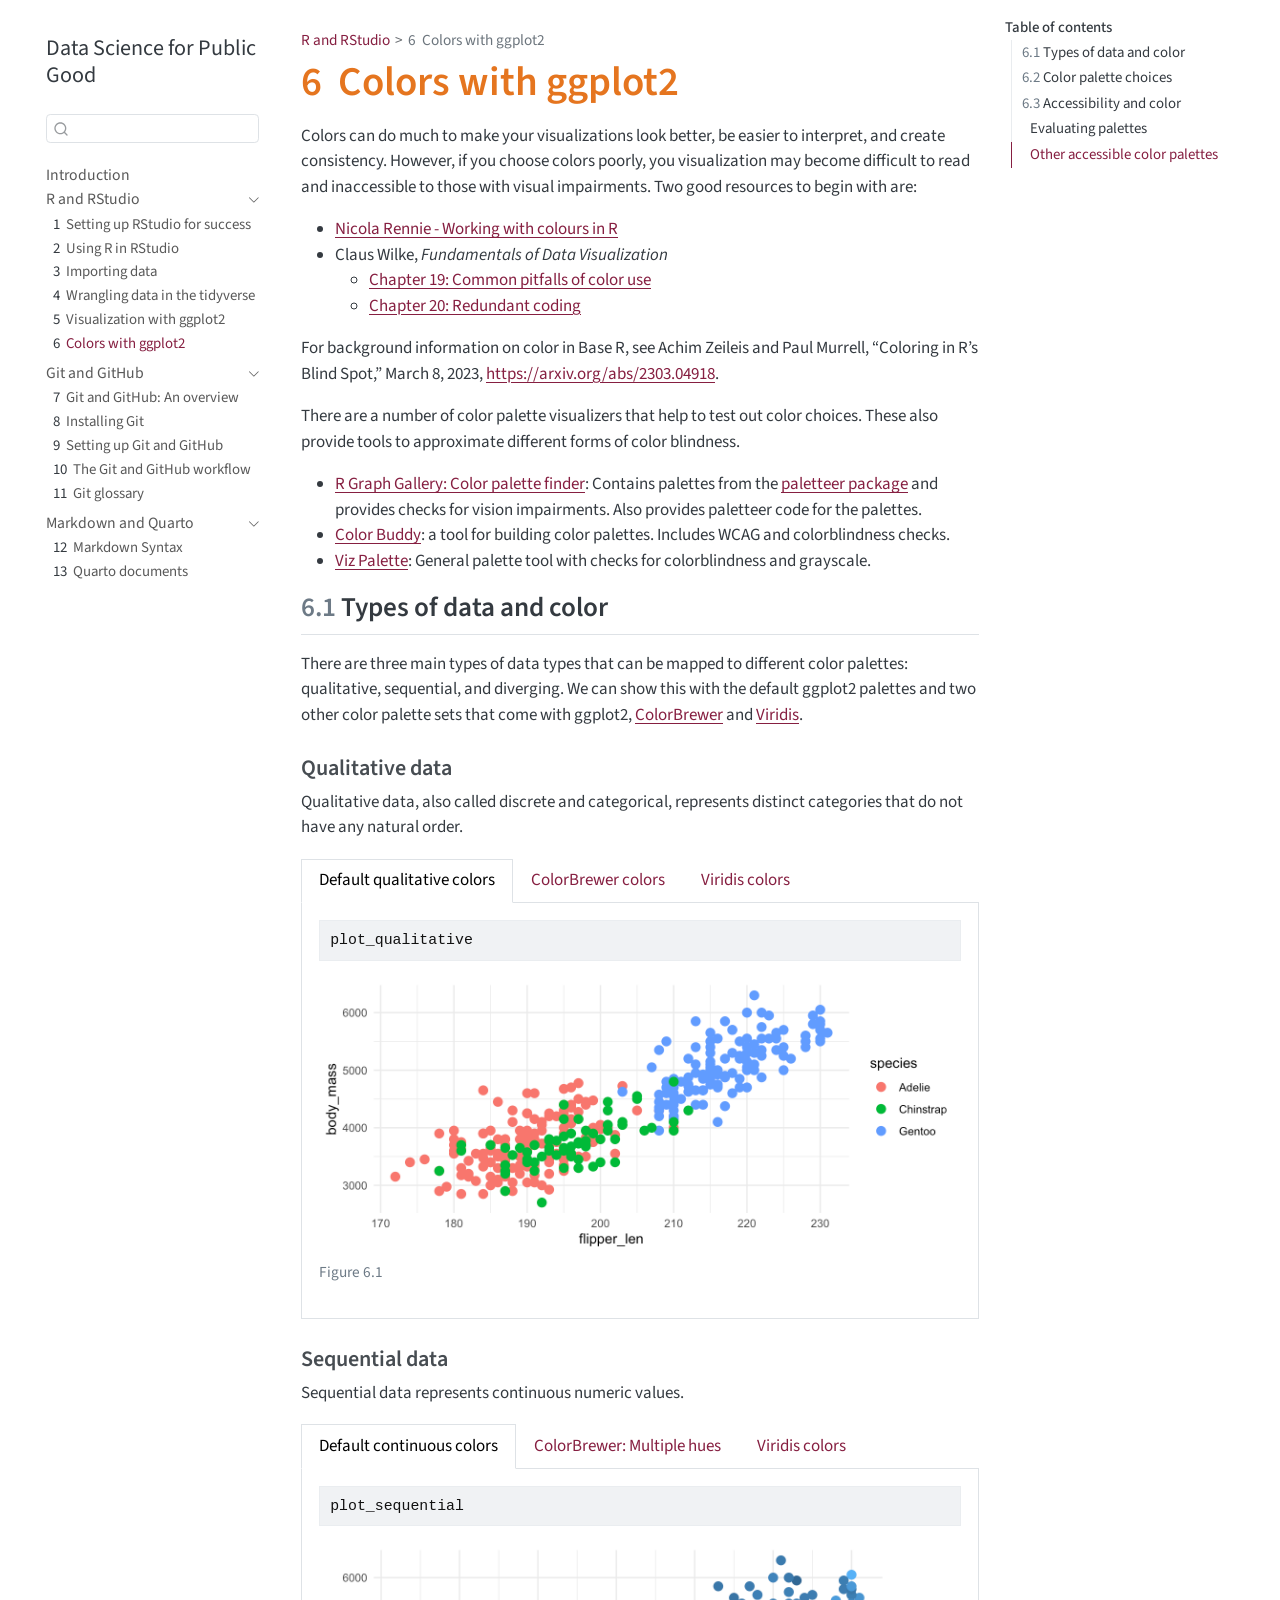
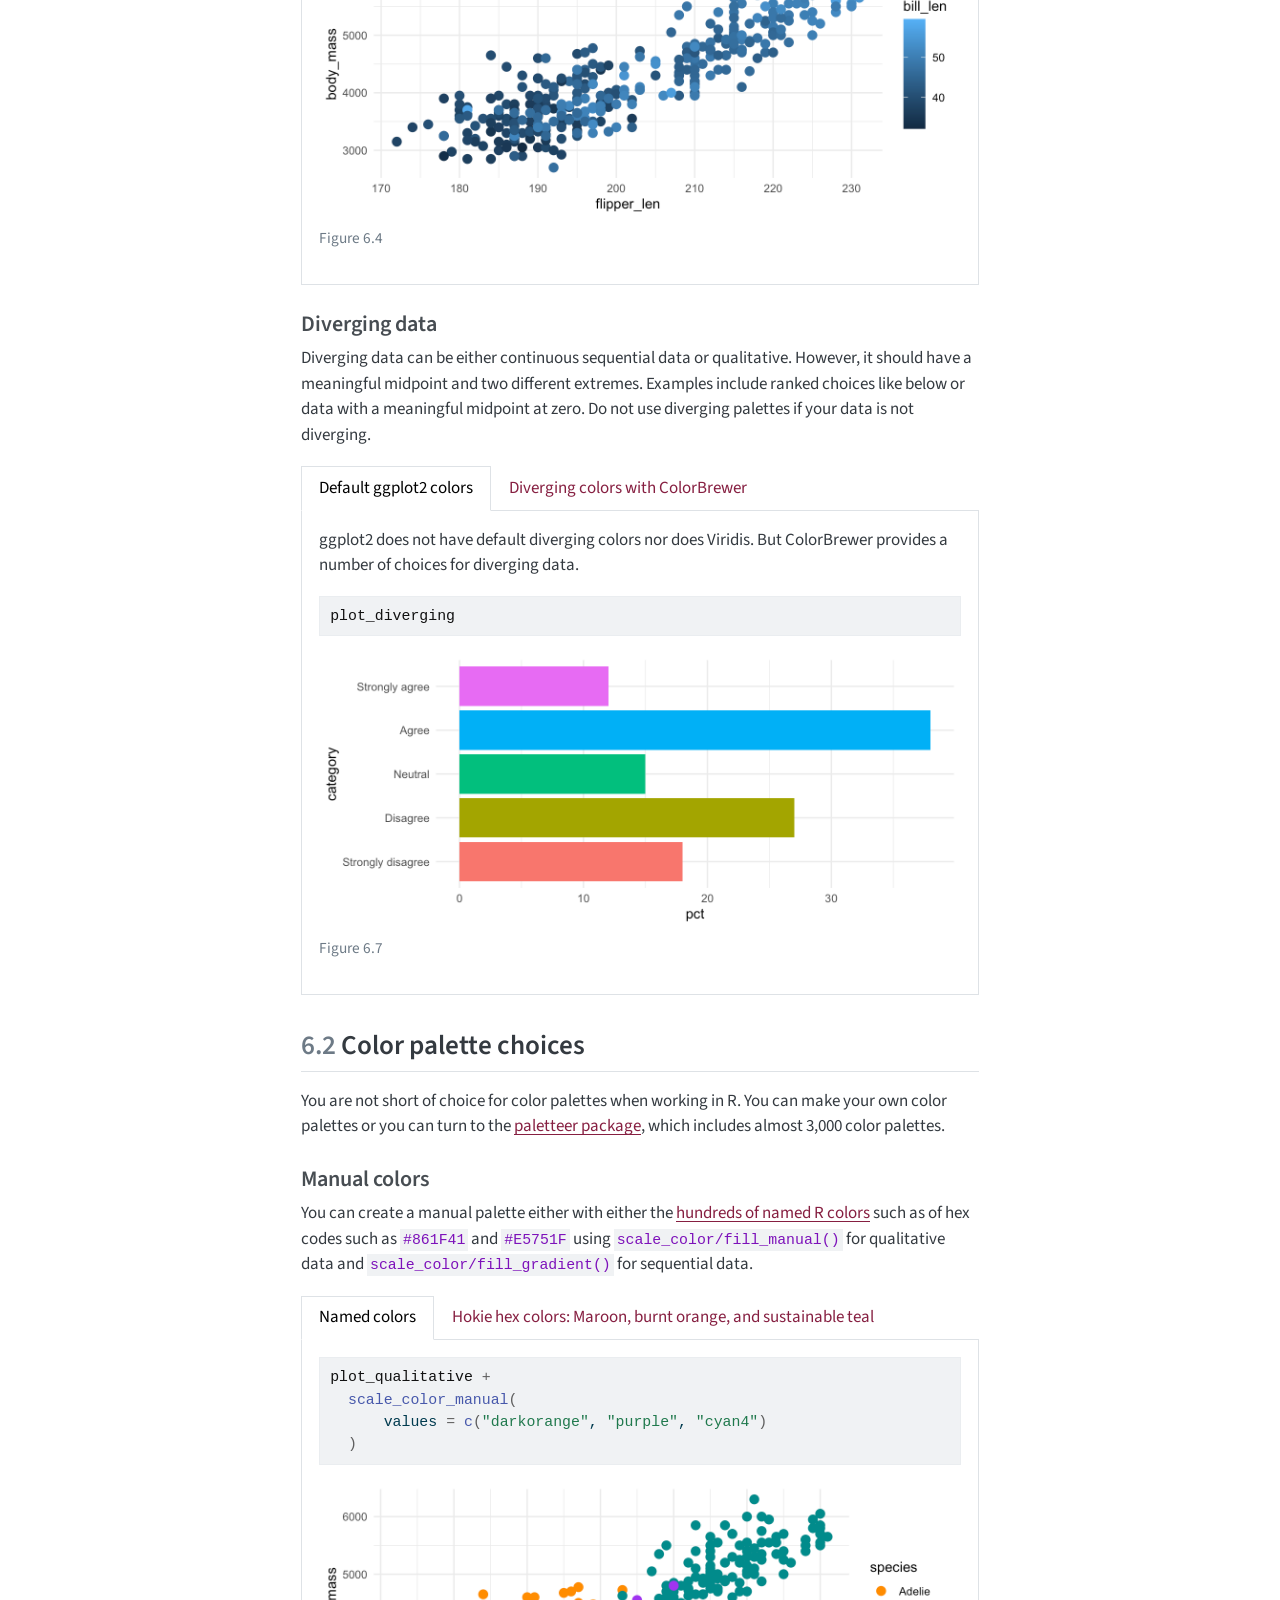
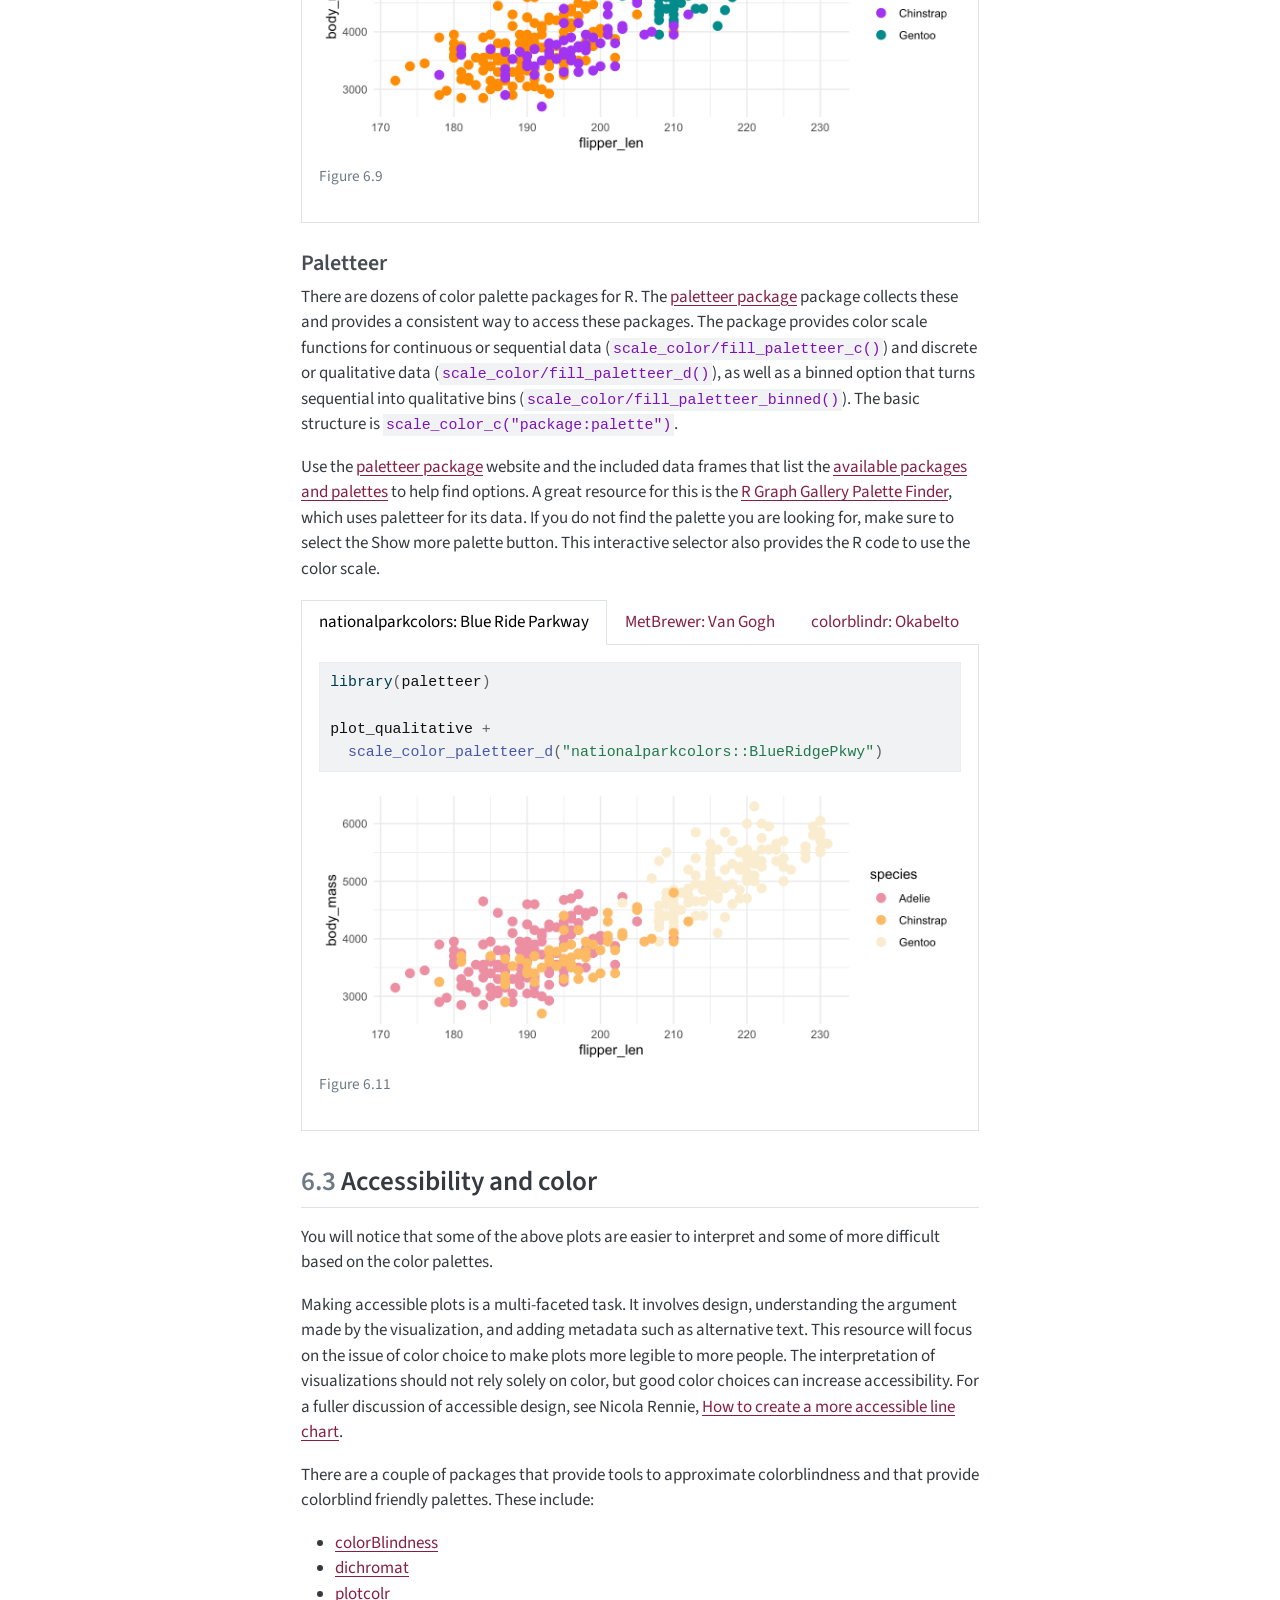
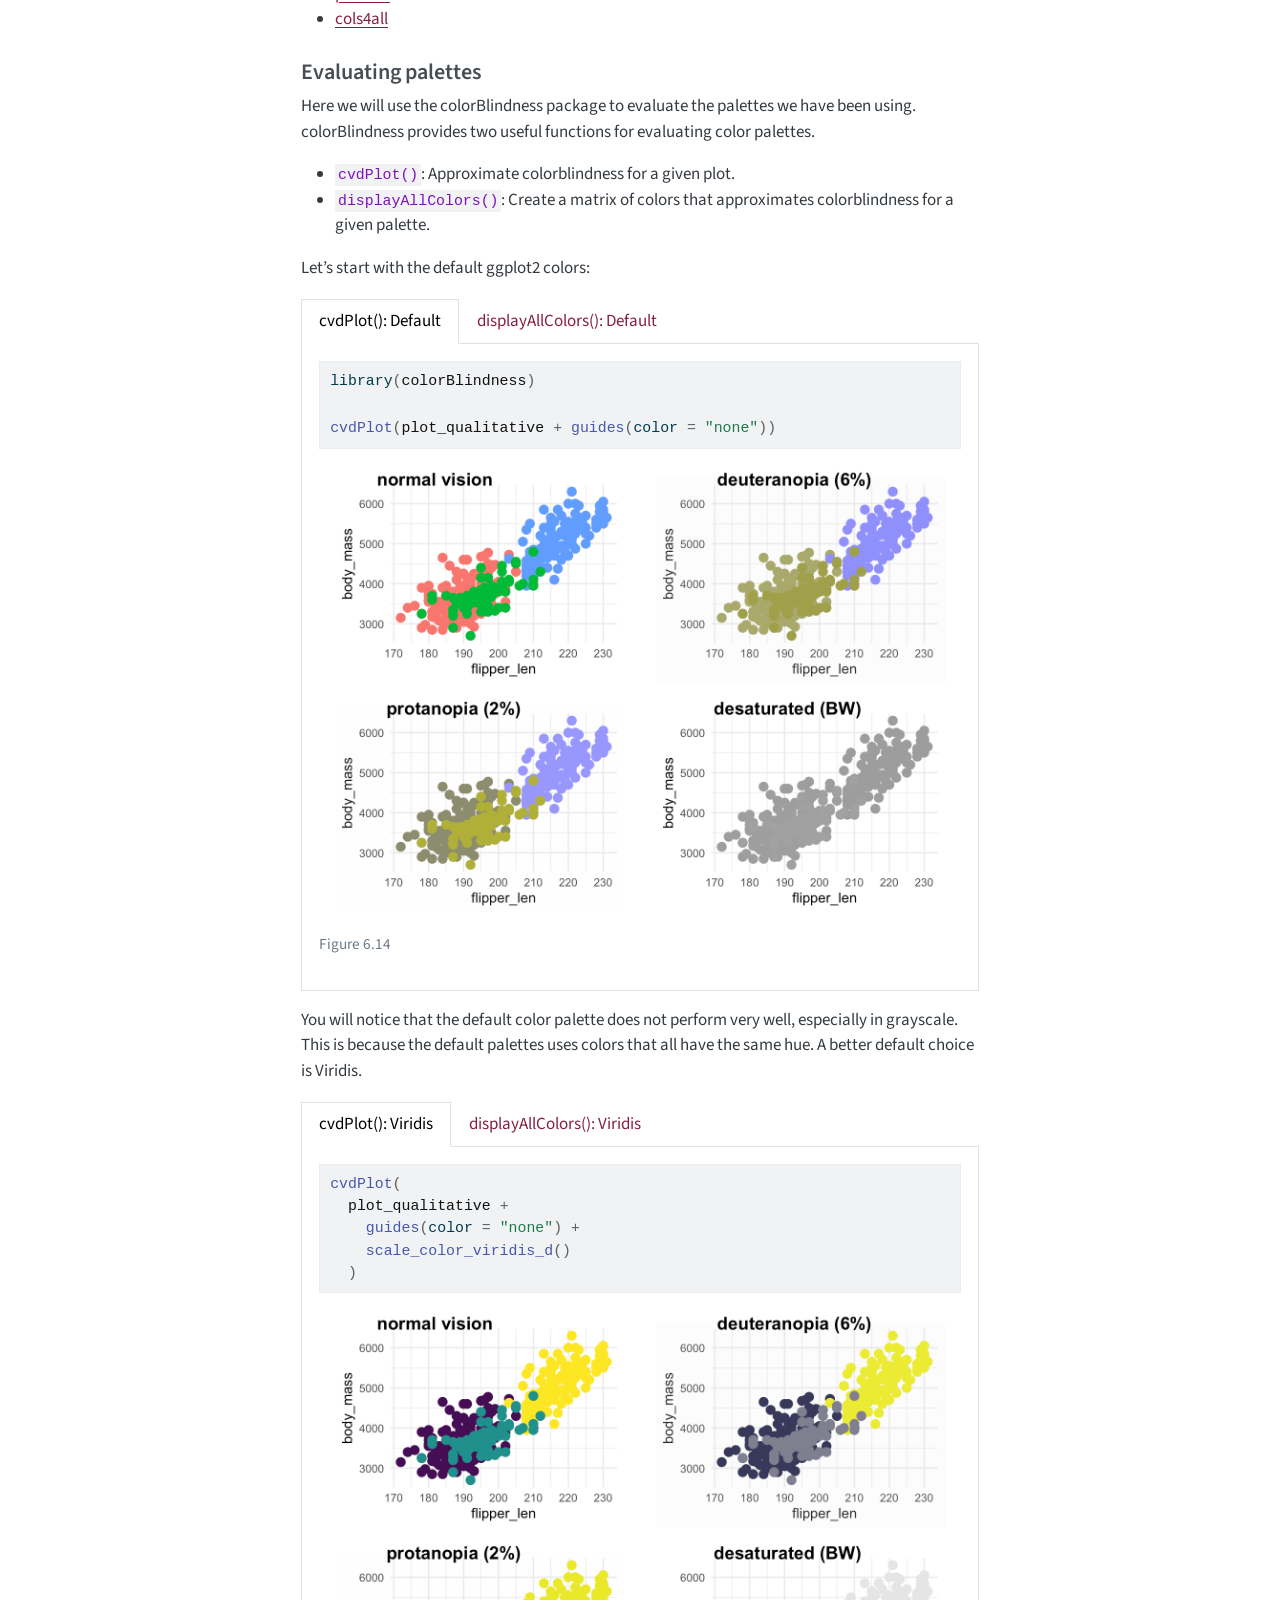
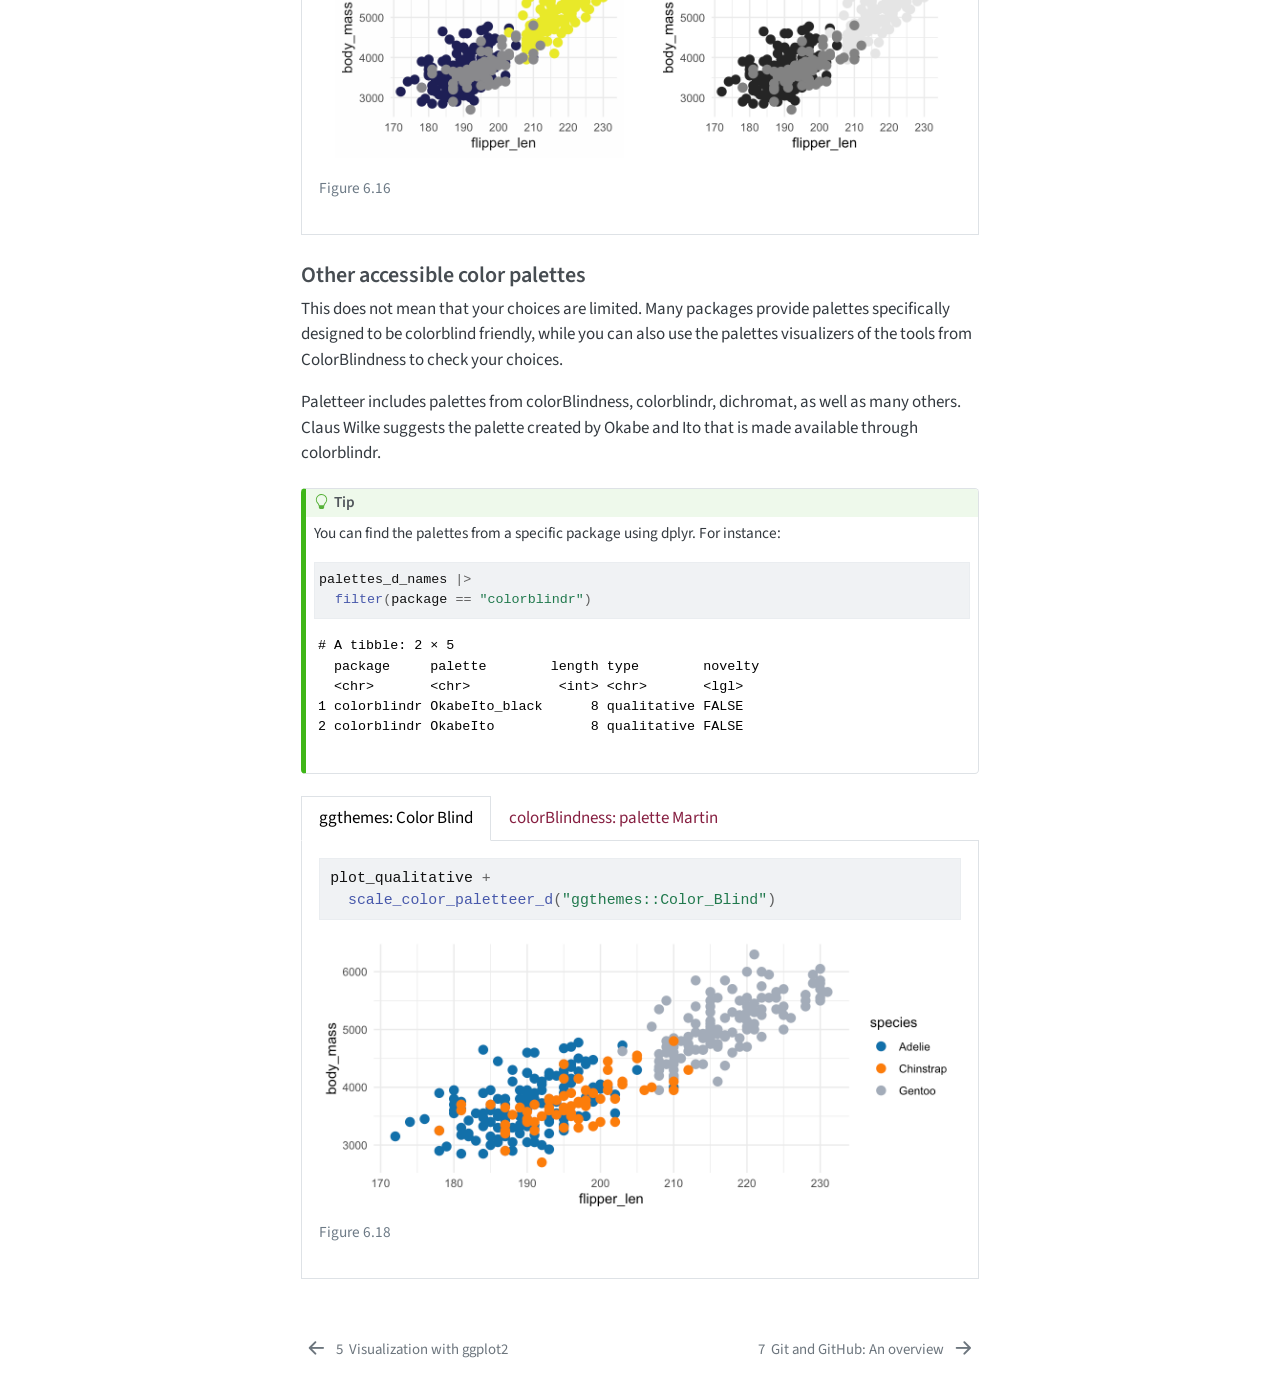
==== commit 298b2c6b: "Built site for gh-pages" ====
--- a/ggplot2-color.html
+++ b/ggplot2-color.html
@@ -593,7 +593,7 @@
 </section></section><section id="accessibility-and-color" class="level2" data-number="6.3"><h2 data-number="6.3" class="anchored" data-anchor-id="accessibility-and-color">
 <span class="header-section-number">6.3</span> Accessibility and color</h2>
 <p>You will notice that some of the above plots are easier to interpret and some of more difficult based on the color palettes.</p>
-<p>Making accessible plots is a multi-faceted task. It involves design, understanding the argument made by the visualization, and adding metadata such as alternative text as shown in <a href="accessibility.qmd">Digital accessibility</a>. This resource will focus on the issue of color choice to make plots more legible to more people. The interpretation of visualizations should not rely solely on color, but good color choices can increase accessibility. For a fuller discussion of accessible design, see Nicola Rennie, <a href="https://nrennie.rbind.io/blog/accessible-line-chart/">How to create a more accessible line chart</a>.</p>
+<p>Making accessible plots is a multi-faceted task. It involves design, understanding the argument made by the visualization, and adding metadata such as alternative text. This resource will focus on the issue of color choice to make plots more legible to more people. The interpretation of visualizations should not rely solely on color, but good color choices can increase accessibility. For a fuller discussion of accessible design, see Nicola Rennie, <a href="https://nrennie.rbind.io/blog/accessible-line-chart/">How to create a more accessible line chart</a>.</p>
 <p>There are a couple of packages that provide tools to approximate colorblindness and that provide colorblind friendly palettes. These include:</p>
 <ul>
 <li><a href="https://cran.r-project.org/web/packages/colorBlindness/index.html">colorBlindness</a></li>
